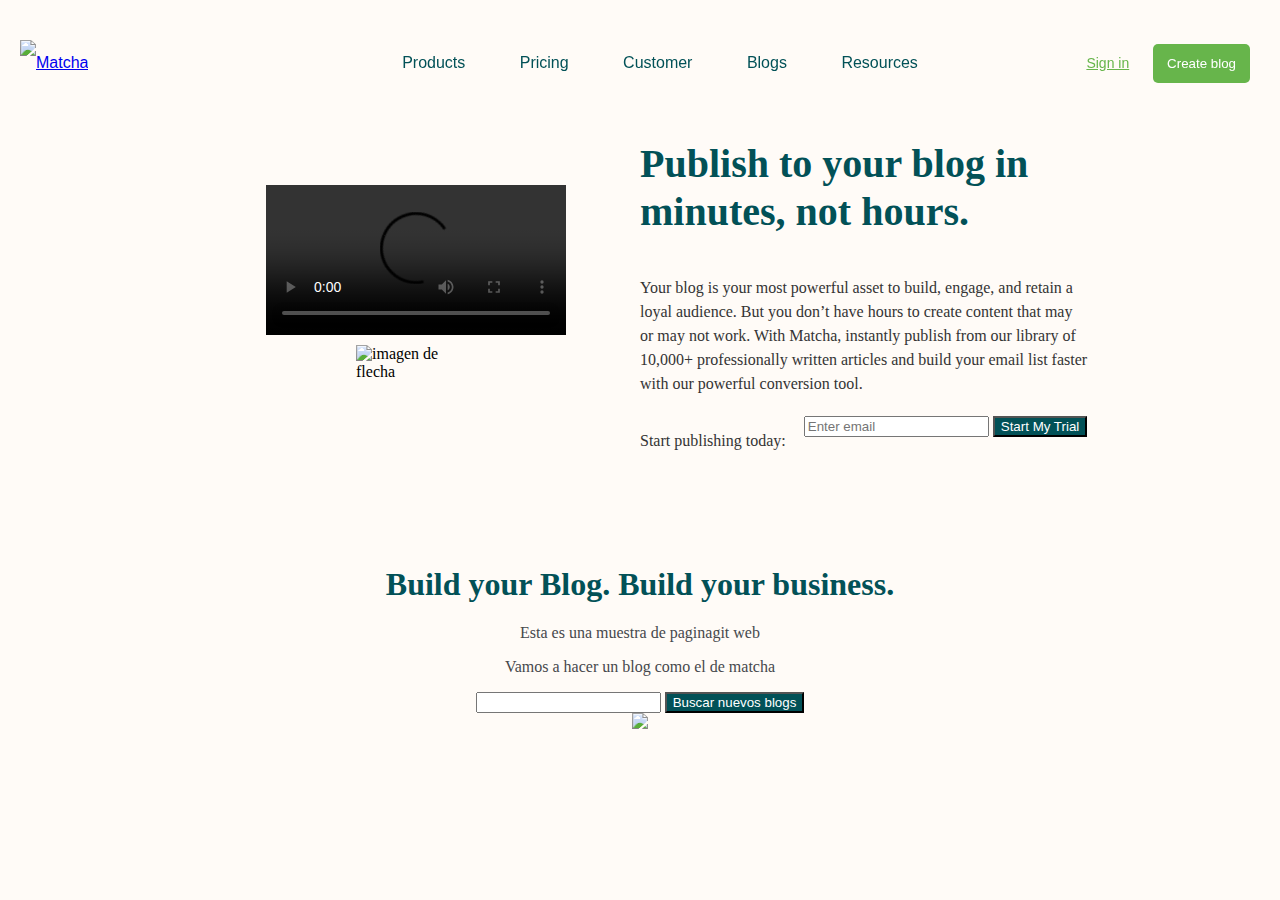
==== index.html @ 32b117e1 "Act Jun3" ====
<!DOCTYPE html> 
 <html> 
 
  
 <head> 
 <link rel="stylesheet" type="text/css" href="styles.css" /> 
 <!-- Aquí va información importante pero no visible dentro del navegador --> 
 <title>Matcha</title> 
 </head> 
  
  
 <body> 
<section class="fixed-header">
<header class="header">
<a class="logo" href="#">
<img src="https://getmatcha.com/wp-content/themes/getmatcha/img/footer_logo.svg" alt="Matcha"/>
</a>
<nav class="navbar">
    <ul class="menu-item">
        <li class="menu-item">Products</li>
        <li class="menu-item">Pricing</li>
        <li class="menu-item">Customer</li>
        <li class="menu-item">Blogs</li>
        <li class="menu-item">Resources</li>
    </ul>
</nav>

<div class="action">
    <a href="#">Sign in</a>
    <button>Create blog</buttom>
</div>

</header>
</section>

<section class="promo">
    <article class="explanatory-video">
<video controls autoplay> 
    <source type="video/webm"
src="https://cdn.videvo.net/videvo_files/video/premium/video0036/small_watermarked/computer_code00_preview.webm
">
<source type="video/mp4"
src="https://cdn.videvo.net/videvo_files/video/premium/video0036/small_watermarked/computer_code00_preview.mp4
">
</video>
<img src="https://getmatcha.com/wp-content/themes/getmatcha/img/see_how_it_works.png" alt="imagen de flecha"/>
</article>
<articule class="publish">
    <h3>Publish to your blog in minutes, not hours.</h3>
    <p>
      Your blog is your most powerful asset to build, engage, and retain a
      loyal audience. But you don’t have hours to create content that may or
      may not work. With Matcha, instantly publish from our library of
      10,000+ professionally written articles and build your email list
      faster with our powerful conversion tool.
    </p>
    <form>
      <p>Start publishing today:</p>
      <div>
        <input type="text" placeholder="Enter email" />
        <button>Start My Trial</button>
      </div>
    </form>
</articule>
</section>
 <!-- Esto es lo que se verá en el navegador web --> 
 <h1>Build your Blog. Build your business.</h1> 
 <p class="texto_centrado">Esta es una muestra de paginagit web</p> 
 <p class="texto_centrado">Vamos a hacer un blog como el de matcha</p> 
 

 <form> 
 <input type="email" /> 
 
  
 <button type="submit"> 
 Buscar nuevos blogs 
 </button> 
  
 <br> 
   
 <img src="https://getmatcha.com/wp-content/themes/getmatcha/img/capterra.png"> 
   
 </form> 
  
  
 <!-- Aqui va a ir una imgen --> 

  
 </body> 
  
  
 </html>
---- styles.css ----
h1 { 
   color: #025157; 
    font-weight: bold; 
   text-align: center; 
    } 
     
     
    form { 
    text-align: center; 
    } 
    
     
    .texto_centrado { 
    text-align: center; 
    color: #46484c; 
    } 
     
     
    button { 
    color: #fff; 
    background-color: #025157; 
    } 
    
     
    body { 
    background-color: #fffbf7;
    margin: 0px;
    padding: 0px; 
    } 
   .header {
      margin: 40px 20px 0px;
      font-size: 0px;
      height: 45px;
      font-family: sans-serif;
    }

    .header > * {
       display: inline-block;
       font-size: 16px;
       vertical-align: center;
       height: 100%;
       line-height: 45px;
    }

    .logo {
       width: 15%
    }

    .navbar {
       width: 70%;
       text-align: center;
       color: #025157;
   }

    .action {
       width: 15%;
       text-align: right;
       font-size: 14px;
    }

   .menu-item {
      display: inline;
      margin: 25px;
      color: #025157;
   }

   .action > * {
      margin: 0 10px;
   }

   .action a {
      color: #67b54b
   }

   .action button {
      color: #fff;
      background-color: #67b54b;
      padding: 12px 14px;
      border: none;
      border-radius: 5px;
   }
   .promo {
      display: flex;
      width: 70%;
      margin: 100px auto;
      align-items: center;
      justify-content: center;
   }

   .publish {
      /* container styles if any */
    }
    
    .publish h3 {
      font-family: sans-s;
      font-size: 40px;
      line-height: 48px;
      color: #025157 ;
    }
    
    .publish > p {
      font-size: 16px;
      color: #343434;
      line-height: 1.5;
      margin-bottom: 20px;
    }
    
    .publish > form {
      display: flex;
    }
    
    .publish > form p {
      color: #343434;
      margin-right: 18px;
    }

    .explanatory-video {
       display: flex;
       flex-direction: column;
       align-items: center;
       flex: 1;
    }
    .explanatory-video img {
       width: 120px;
       margin-top: 10px;
    }
    
    .publish {
       flex: 1;
    }
    .fixed-header {
       position: fixed;
       top: 0;
       left: 0;
       right: 0;
       background-color: #fffbf7;
    }
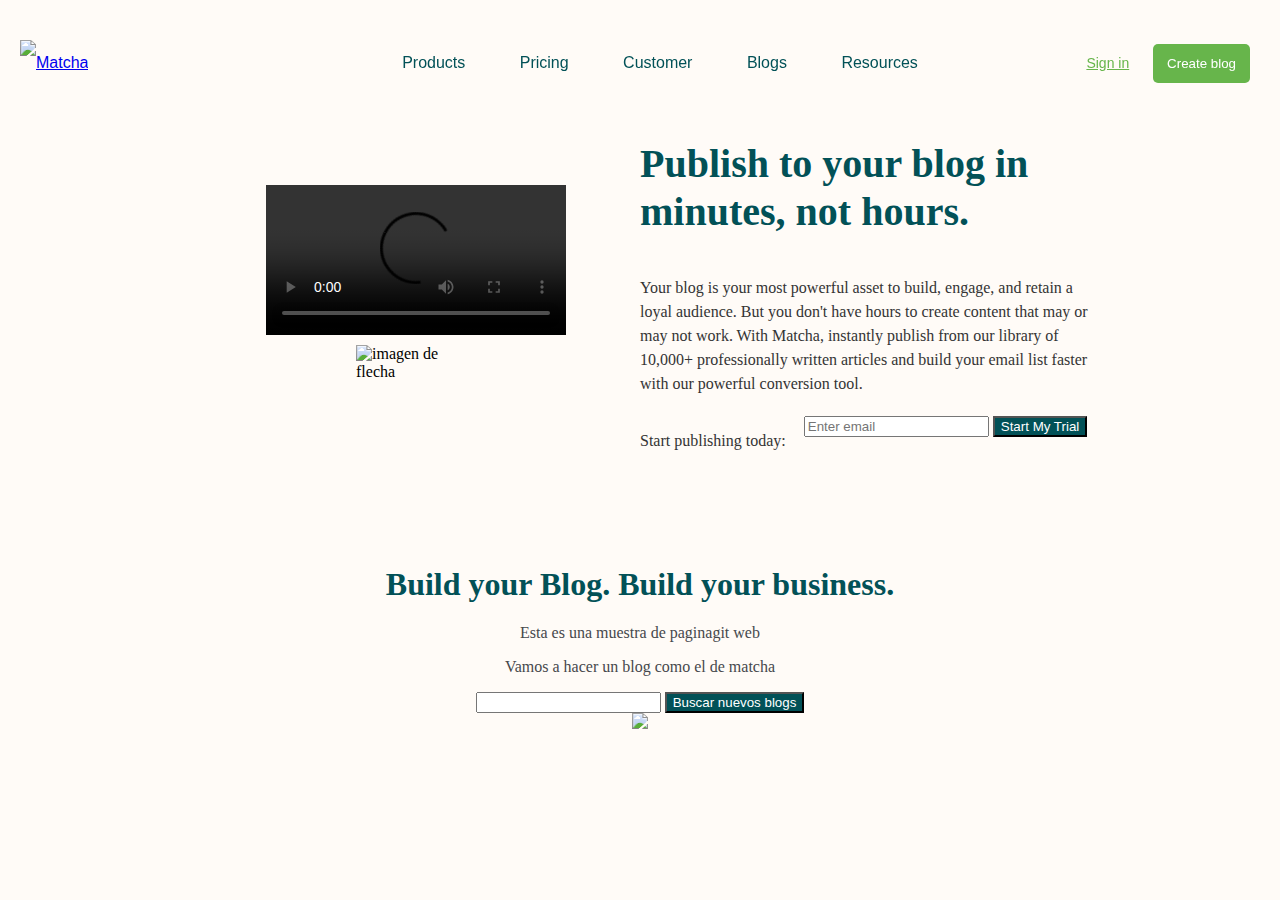
==== commit 18130876: "Junio 8" ====
--- a/index.html
+++ b/index.html
@@ -1,94 +1,71 @@
- <!DOCTYPE html> 
- <html> 
- 
-  
- <head> 
- <link rel="stylesheet" type="text/css" href="styles.css" /> 
- <!-- Aquí va información importante pero no visible dentro del navegador --> 
- <title>Matcha</title> 
- </head> 
-  
-  
- <body> 
-<section class="fixed-header">
-<header class="header">
-<a class="logo" href="#">
-<img src="https://getmatcha.com/wp-content/themes/getmatcha/img/footer_logo.svg" alt="Matcha"/>
-</a>
-<nav class="navbar">
-    <ul class="menu-item">
-        <li class="menu-item">Products</li>
-        <li class="menu-item">Pricing</li>
-        <li class="menu-item">Customer</li>
-        <li class="menu-item">Blogs</li>
-        <li class="menu-item">Resources</li>
-    </ul>
-</nav>
-
-<div class="action">
-    <a href="#">Sign in</a>
-    <button>Create blog</buttom>
-</div>
-
-</header>
-</section>
-
-<section class="promo">
+<!DOCTYPE html>
+<html>
+<head>
+  <link rel="stylesheet" type="text/css" href="styles.css" />
+  <!-- Aquí va información importante pero no visible dentro del navegador -->
+  <title>Matcha</title>
+</head>
+<body>
+  <section class="fixed-header">
+    <header class="header">
+      <a class="logo" href="#">
+        <img src="https://getmatcha.com/wp-content/themes/getmatcha/img/footer_logo.svg" alt="Matcha" />
+      </a>
+      <nav class="navbar">
+        <ul class="menu-item">
+          <li class="menu-item">Products</li>
+          <li class="menu-item">Pricing</li>
+          <li class="menu-item">Customer</li>
+          <li class="menu-item">Blogs</li>
+          <li class="menu-item">Resources</li>
+        </ul>
+      </nav>
+      <div class="action">
+        <a href="#">Sign in</a>
+        <button>Create blog</buttom>
+      </div>
+    </header>
+  </section>
+  <section class="promo">
     <article class="explanatory-video">
-<video controls autoplay> 
-    <source type="video/webm"
-src="https://cdn.videvo.net/videvo_files/video/premium/video0036/small_watermarked/computer_code00_preview.webm
+      <video controls autoplay>
+        <source type="video/webm" src="https://cdn.videvo.net/videvo_files/video/premium/video0036/small_watermarked/computer_code00_preview.webm
 ">
-<source type="video/mp4"
-src="https://cdn.videvo.net/videvo_files/video/premium/video0036/small_watermarked/computer_code00_preview.mp4
+        <source type="video/mp4" src="https://cdn.videvo.net/videvo_files/video/premium/video0036/small_watermarked/computer_code00_preview.mp4
 ">
-</video>
-<img src="https://getmatcha.com/wp-content/themes/getmatcha/img/see_how_it_works.png" alt="imagen de flecha"/>
-</article>
-<articule class="publish">
-    <h3>Publish to your blog in minutes, not hours.</h3>
-    <p>
-      Your blog is your most powerful asset to build, engage, and retain a
-      loyal audience. But you don’t have hours to create content that may or
-      may not work. With Matcha, instantly publish from our library of
-      10,000+ professionally written articles and build your email list
-      faster with our powerful conversion tool.
-    </p>
-    <form>
-      <p>Start publishing today:</p>
-      <div>
-        <input type="text" placeholder="Enter email" />
-        <button>Start My Trial</button>
-      </div>
-    </form>
-</articule>
-</section>
- <!-- Esto es lo que se verá en el navegador web --> 
- <h1>Build your Blog. Build your business.</h1> 
- <p class="texto_centrado">Esta es una muestra de paginagit web</p> 
- <p class="texto_centrado">Vamos a hacer un blog como el de matcha</p> 
- 
-
- <form> 
- <input type="email" /> 
- 
-  
- <button type="submit"> 
- Buscar nuevos blogs 
- </button> 
-  
- <br> 
-   
- <img src="https://getmatcha.com/wp-content/themes/getmatcha/img/capterra.png"> 
-   
- </form> 
-  
-  
- <!-- Aqui va a ir una imgen --> 
-
-  
- </body> 
-  
-  
- </html> 
- 
+      </video>
+      <img src="https://getmatcha.com/wp-content/themes/getmatcha/img/see_how_it_works.png" alt="imagen de flecha" />
+    </article>
+    <articule class="publish">
+      <h3>Publish to your blog in minutes, not hours.</h3>
+      <p>
+        Your blog is your most powerful asset to build, engage, and retain a
+        loyal audience. But you don't have hours to create content that may or
+        may not work. With Matcha, instantly publish from our library of
+        10,000+ professionally written articles and build your email list
+        faster with our powerful conversion tool.
+      </p>
+      <form>
+        <p>Start publishing today:</p>
+        <div>
+          <input type="text" placeholder="Enter email" />
+          <button>Start My Trial</button>
+        </div>
+      </form>
+    </articule>
+  </section>
+  <!-- Esto es lo que se verá en el navegador web -->
+  <h1>Build your Blog. Build your business.</h1>
+  <p class="texto_centrado">Esta es una muestra de paginagit web</p>
+  <p class="texto_centrado">Vamos a hacer un blog como el de matcha</p>
+  <form>
+    <input type="email" />
+    <button type="submit">
+      Buscar nuevos blogs
+    </button>
+    <br>
+    <img src="https://getmatcha.com/wp-content/themes/getmatcha/img/capterra.png">
+  </form>
+  <!-- Aqui va a ir una imgen -->
+</body>
+</html>
--- a/styles.css
+++ b/styles.css
@@ -1,39 +1,30 @@
-h1 { 
-   color: #025157; 
-    font-weight: bold; 
-   text-align: center; 
-    } 
-     
-     
-    form { 
-    text-align: center; 
-    } 
-    
-     
-    .texto_centrado { 
-    text-align: center; 
-    color: #46484c; 
-    } 
-     
-     
-    button { 
-    color: #fff; 
-    background-color: #025157; 
-    } 
-    
-     
-    body { 
+h1 {
+   color: #025157;
+    font-weight: bold;
+   text-align: center;
+    }
+    form {
+    text-align: center;
+    }
+    .texto_centrado {
+    text-align: center;
+    color: #46484c;
+    }
+    button {
+    color: #fff;
+    background-color: #025157;
+    }
+    body {
     background-color: #fffbf7;
     margin: 0px;
-    padding: 0px; 
-    } 
+    padding: 0px;
+    }
    .header {
       margin: 40px 20px 0px;
       font-size: 0px;
       height: 45px;
       font-family: sans-serif;
     }
-
     .header > * {
        display: inline-block;
        font-size: 16px;
@@ -41,37 +32,30 @@
        height: 100%;
        line-height: 45px;
     }
-
     .logo {
        width: 15%
     }
-
     .navbar {
        width: 70%;
        text-align: center;
        color: #025157;
    }
-
     .action {
        width: 15%;
        text-align: right;
        font-size: 14px;
     }
-
    .menu-item {
       display: inline;
       margin: 25px;
       color: #025157;
    }
-
    .action > * {
       margin: 0 10px;
    }
-
    .action a {
       color: #67b54b
    }
-
    .action button {
       color: #fff;
       background-color: #67b54b;
@@ -86,34 +70,28 @@
       align-items: center;
       justify-content: center;
    }
-
    .publish {
       /* container styles if any */
     }
-    
     .publish h3 {
       font-family: sans-s;
       font-size: 40px;
       line-height: 48px;
       color: #025157 ;
     }
-    
     .publish > p {
       font-size: 16px;
       color: #343434;
       line-height: 1.5;
       margin-bottom: 20px;
     }
-    
     .publish > form {
       display: flex;
     }
-    
     .publish > form p {
       color: #343434;
       margin-right: 18px;
     }
-
     .explanatory-video {
        display: flex;
        flex-direction: column;
@@ -124,7 +102,6 @@
        width: 120px;
        margin-top: 10px;
     }
-    
     .publish {
        flex: 1;
     }
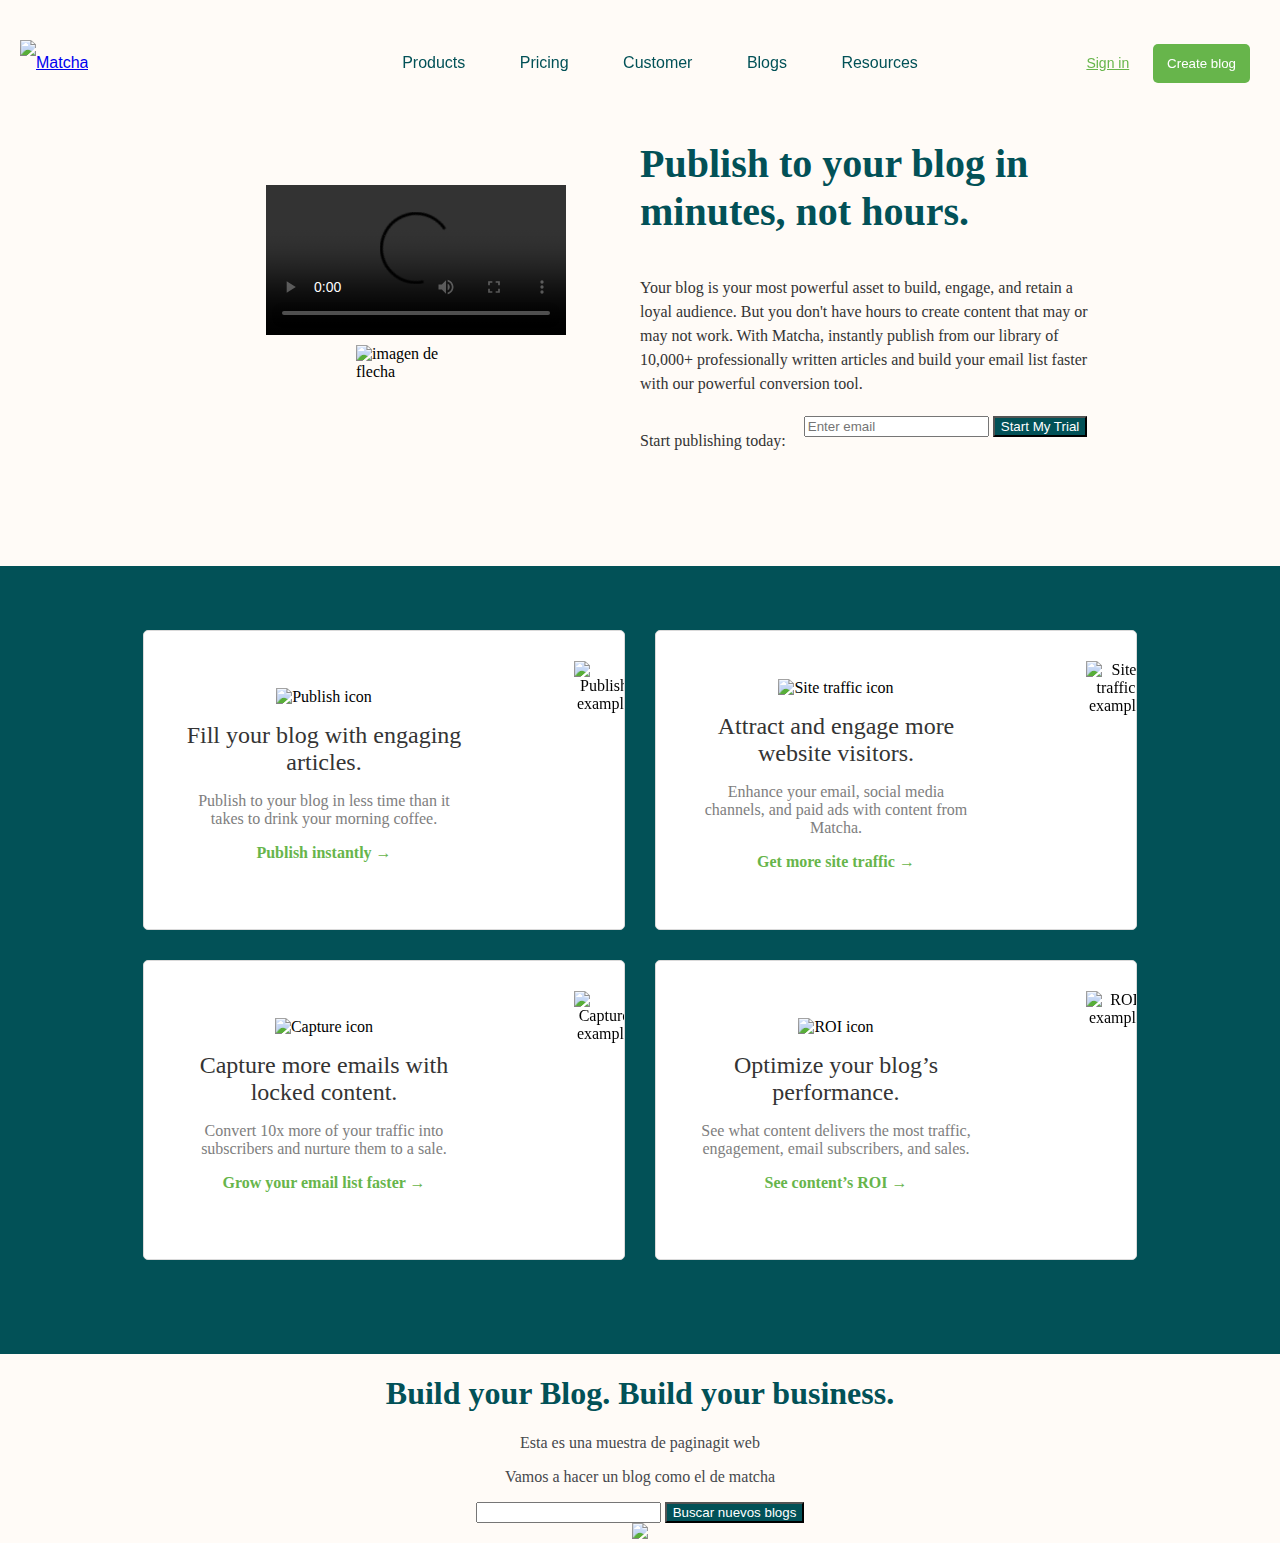
==== commit 1da243ad: "jun 8 ver2" ====
--- a/index.html
+++ b/index.html
@@ -54,6 +54,107 @@
       </form>
     </articule>
   </section>
+
+  <section class="features">
+    <article class="feature-card">
+      <div class="feature-content">
+        <figure>
+          <img
+            src="https://getmatcha.com/wp-content/themes/getmatcha/img/icon_publish.png"
+            alt="Publish icon"
+          />
+        </figure>
+        <h3>Fill your blog with engaging articles.</h3>
+        <p>
+          Publish to your blog in less time than it takes to drink your
+          morning coffee.
+        </p>
+        <a href="">Publish instantly →</a>
+      </div>
+      <div class="feature-image">
+        <figure>
+          <img
+            src="https://getmatcha.com/wp-content/themes/getmatcha/img/image_publish.png"
+            alt="Publish example"
+          />
+        </figure>
+      </div>
+    </article>
+    <article class="feature-card">
+      <div class="feature-content">
+        <figure>
+          <img
+            src="https://getmatcha.com/wp-content/themes/getmatcha/img/icon_site_traffic.png"
+            alt="Site traffic icon"
+          />
+        </figure>
+        <h3>Attract and engage more website visitors.</h3>
+        <p>
+          Enhance your email, social media channels, and paid ads with content
+          from Matcha.
+        </p>
+        <a href="">Get more site traffic →</a>
+      </div>
+      <div class="feature-image">
+        <figure>
+          <img
+            src="https://getmatcha.com/wp-content/themes/getmatcha/img/image_site_traffic.png"
+            alt="Site traffic example"
+          />
+        </figure>
+      </div>
+    </article>
+    <article class="feature-card">
+      <div class="feature-content">
+        <figure>
+          <img
+            src="https://getmatcha.com/wp-content/themes/getmatcha/img/icon_capture.png"
+            alt="Capture icon"
+          />
+        </figure>
+        <h3>Capture more emails with locked content.</h3>
+        <p>
+          Convert 10x more of your traffic into subscribers and nurture them
+          to a sale.
+        </p>
+        <a href="">Grow your email list faster →</a>
+      </div>
+      <div class="feature-image">
+        <figure>
+          <img
+            src="https://getmatcha.com/wp-content/themes/getmatcha/img/image_capture.png"
+            alt="Capture example"
+          />
+        </figure>
+      </div>
+    </article>
+    <article class="feature-card">
+      <div class="feature-content">
+        <figure>
+          <img
+            src="https://getmatcha.com/wp-content/themes/getmatcha/img/icon_roi.png"
+            alt="ROI icon"
+          />
+        </figure>
+        <h3>Optimize your blog’s performance.</h3>
+        <p>
+          See what content delivers the most traffic, engagement, email
+          subscribers, and sales.
+        </p>
+        <a href="">See content’s ROI →</a>
+      </div>
+      <div class="feature-image">
+        <figure>
+          <img
+            src="https://getmatcha.com/wp-content/themes/getmatcha/img/image_roi.png"
+            alt="ROI example"
+          />
+        </figure>
+      </div>
+    </article>
+  </section>
+
+
   <!-- Esto es lo que se verá en el navegador web -->
   <h1>Build your Blog. Build your business.</h1>
   <p class="texto_centrado">Esta es una muestra de paginagit web</p>
--- a/styles.css
+++ b/styles.css
@@ -113,4 +113,70 @@
        background-color: #fffbf7;
     }
 
+    .features {
+       background-color: #025157;
+       text-align: center;
+       display: grid;
+       grid-template: repeat(2, 1fr) / repeat(2, 1fr);
+       height: 660px;
+       padding: 5% 10%;
+    }
 
+    .features .feature-card {
+      margin-bottom: 30px;
+      margin-left: 15px;
+      margin-right: 15px;
+      background-color: #fff;
+      border: 1px solid #dadada;
+      border-radius: 5px;
+      display: flex;
+      align-items: center;
+      overflow: hidden;
+    }
+    
+    .features .feature-card .feature-content {
+      padding: 30px 20px 40px 40px;
+      flex: 2;
+    }
+    
+    .features .feature-card .feature-content > * {
+      margin-bottom: 1rem;
+      margin-top: 0;
+    }
+    
+    .features .feature-card .feature-content img {
+      width: 50px;
+    }
+    
+    .features .feature-card .feature-content h3 {
+      font-size: 24px;
+      color: #343434;
+      font-weight: 400;
+    }
+    
+    .features .feature-card .feature-content p {
+      font-size: 16px;
+      color: #7e7e7e;
+      font-weight: 400;
+    }
+    
+    .features .feature-card .feature-content a {
+      font-size: 16px;
+      color: #67b54b;
+      font-weight: 600;
+      text-decoration: none;
+    }
+    
+    .features .feature-card .feature-image {
+      flex: 1;
+      width: 40%;
+      position: relative;
+      right: -50px;
+      height: 80%;
+    }
+    
+    .features .feature-card .feature-image figure,
+    .features .feature-card .feature-image img {
+      margin-top: 0;
+      height: 100%;
+    }
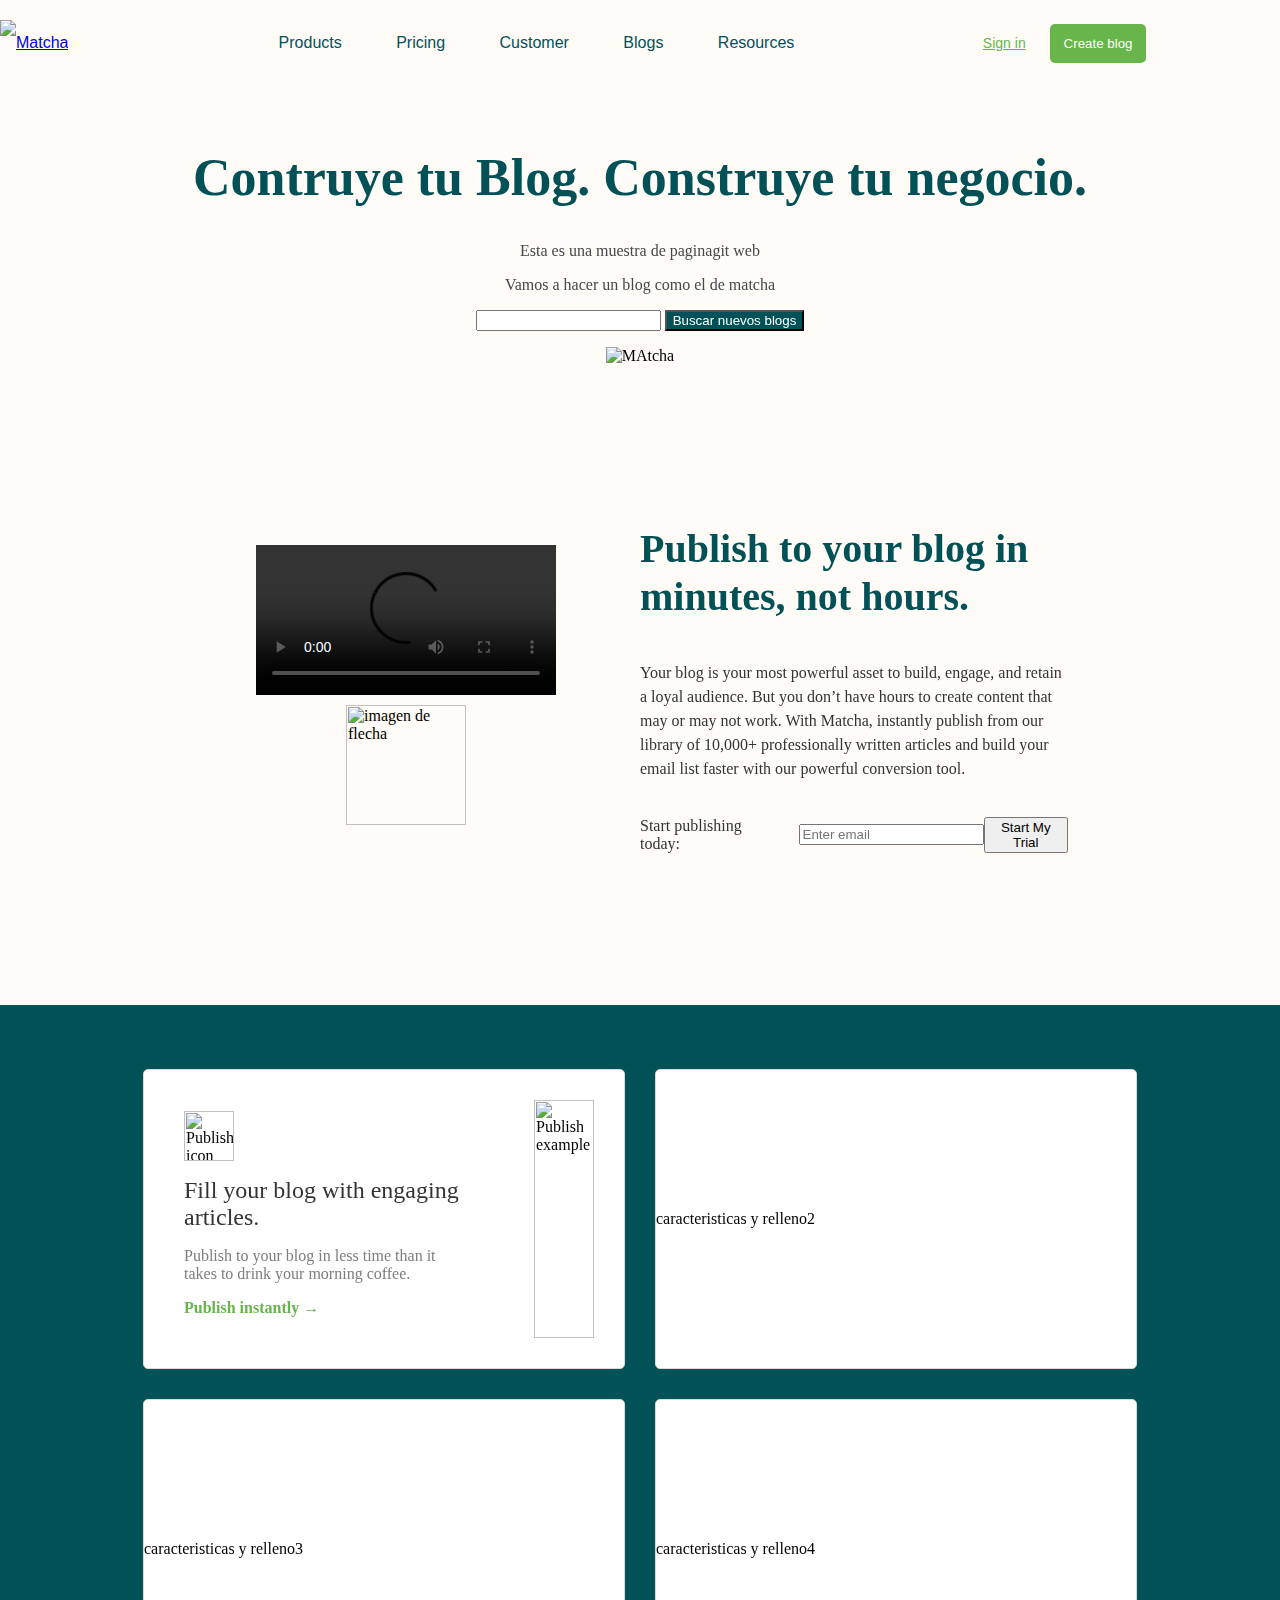
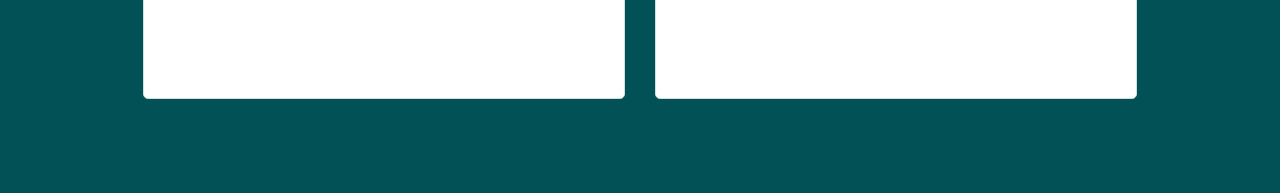
==== commit 9d6f1b3e: "clase06 v2" ====
--- a/index.html
+++ b/index.html
@@ -1,16 +1,22 @@
-<!DOCTYPE html>
+<<!DOCTYPE html>
 <html>
+
+
 <head>
   <link rel="stylesheet" type="text/css" href="styles.css" />
+  <meta name="viewport" content="width=device-width, initial-scale=1.0, user-scalable=no" />
   <!-- Aquí va información importante pero no visible dentro del navegador -->
   <title>Matcha</title>
 </head>
+
+
 <body>
   <section class="fixed-header">
     <header class="header">
       <a class="logo" href="#">
         <img src="https://getmatcha.com/wp-content/themes/getmatcha/img/footer_logo.svg" alt="Matcha" />
       </a>
+
       <nav class="navbar">
         <ul class="menu-item">
           <li class="menu-item">Products</li>
@@ -20,12 +26,42 @@
           <li class="menu-item">Resources</li>
         </ul>
       </nav>
-      <div class="action">
+
+      <div class="actions">
         <a href="#">Sign in</a>
         <button>Create blog</buttom>
       </div>
+
     </header>
   </section>
+
+  <!-- Esto es lo que se verá en el navegador web -->
+  <section class="main">
+    <h1>Contruye tu Blog. Construye tu negocio.</h1>
+    <p class="texto_centrado">Esta es una muestra de paginagit web</p>
+    <p class="texto_centrado">Vamos a hacer un blog como el de matcha</p>
+
+
+    <form>
+      <input type="email" />
+
+
+      <button type="submit">
+        Buscar nuevos blogs
+      </button>
+
+      <br>
+
+      <figure class="banner">
+        <img src="https://getmatcha.com/wp-content/themes/getmatcha/img/capterra.png" alt="MAtcha">
+      </figure>
+
+    </form>
+  </section>
+
+
+
+
   <section class="promo">
     <article class="explanatory-video">
       <video controls autoplay>
@@ -36,18 +72,19 @@
       </video>
       <img src="https://getmatcha.com/wp-content/themes/getmatcha/img/see_how_it_works.png" alt="imagen de flecha" />
     </article>
+
     <articule class="publish">
       <h3>Publish to your blog in minutes, not hours.</h3>
       <p>
         Your blog is your most powerful asset to build, engage, and retain a
-        loyal audience. But you don't have hours to create content that may or
+        loyal audience. But you don’t have hours to create content that may or
         may not work. With Matcha, instantly publish from our library of
         10,000+ professionally written articles and build your email list
         faster with our powerful conversion tool.
       </p>
       <form>
         <p>Start publishing today:</p>
-        <div>
+        <div class="email-adjust">
           <input type="text" placeholder="Enter email" />
           <button>Start My Trial</button>
         </div>
@@ -56,13 +93,11 @@
   </section>
 
   <section class="features">
+    <!-- <article class="feature-card">caracteristicas y relleno1</article> -->
     <article class="feature-card">
       <div class="feature-content">
         <figure>
-          <img
-            src="https://getmatcha.com/wp-content/themes/getmatcha/img/icon_publish.png"
-            alt="Publish icon"
-          />
+          <img src="https://getmatcha.com/wp-content/themes/getmatcha/img/icon_publish.png" alt="Publish icon" />
         </figure>
         <h3>Fill your blog with engaging articles.</h3>
         <p>
@@ -72,101 +107,28 @@
         <a href="">Publish instantly →</a>
       </div>
       <div class="feature-image">
-        <figure>
-          <img
-            src="https://getmatcha.com/wp-content/themes/getmatcha/img/image_publish.png"
-            alt="Publish example"
-          />
+        <figure class="feature-image-container">
+          <img src="https://getmatcha.com/wp-content/themes/getmatcha/img/image_publish.png" alt="Publish example" />
         </figure>
       </div>
     </article>
-    <article class="feature-card">
-      <div class="feature-content">
-        <figure>
-          <img
-            src="https://getmatcha.com/wp-content/themes/getmatcha/img/icon_site_traffic.png"
-            alt="Site traffic icon"
-          />
-        </figure>
-        <h3>Attract and engage more website visitors.</h3>
-        <p>
-          Enhance your email, social media channels, and paid ads with content
-          from Matcha.
-        </p>
-        <a href="">Get more site traffic →</a>
-      </div>
-      <div class="feature-image">
-        <figure>
-          <img
-            src="https://getmatcha.com/wp-content/themes/getmatcha/img/image_site_traffic.png"
-            alt="Site traffic example"
-          />
-        </figure>
-      </div>
-    </article>
-    <article class="feature-card">
-      <div class="feature-content">
-        <figure>
-          <img
-            src="https://getmatcha.com/wp-content/themes/getmatcha/img/icon_capture.png"
-            alt="Capture icon"
-          />
-        </figure>
-        <h3>Capture more emails with locked content.</h3>
-        <p>
-          Convert 10x more of your traffic into subscribers and nurture them
-          to a sale.
-        </p>
-        <a href="">Grow your email list faster →</a>
-      </div>
-      <div class="feature-image">
-        <figure>
-          <img
-            src="https://getmatcha.com/wp-content/themes/getmatcha/img/image_capture.png"
-            alt="Capture example"
-          />
-        </figure>
-      </div>
-    </article>
-    <article class="feature-card">
-      <div class="feature-content">
-        <figure>
-          <img
-            src="https://getmatcha.com/wp-content/themes/getmatcha/img/icon_roi.png"
-            alt="ROI icon"
-          />
-        </figure>
-        <h3>Optimize your blog’s performance.</h3>
-        <p>
-          See what content delivers the most traffic, engagement, email
-          subscribers, and sales.
-        </p>
-        <a href="">See content’s ROI →</a>
-      </div>
-      <div class="feature-image">
-        <figure>
-          <img
-            src="https://getmatcha.com/wp-content/themes/getmatcha/img/image_roi.png"
-            alt="ROI example"
-          />
-        </figure>
-      </div>
-    </article>
+
+
+    <article class="feature-card">caracteristicas y relleno2</article>
+    <article class="feature-card">caracteristicas y relleno3</article>
+    <article class="feature-card">caracteristicas y relleno4</article>
   </section>
 
 
-  <!-- Esto es lo que se verá en el navegador web -->
-  <h1>Build your Blog. Build your business.</h1>
-  <p class="texto_centrado">Esta es una muestra de paginagit web</p>
-  <p class="texto_centrado">Vamos a hacer un blog como el de matcha</p>
-  <form>
-    <input type="email" />
-    <button type="submit">
-      Buscar nuevos blogs
-    </button>
-    <br>
-    <img src="https://getmatcha.com/wp-content/themes/getmatcha/img/capterra.png">
-  </form>
+
+
+
+
+
   <!-- Aqui va a ir una imgen -->
+
+
 </body>
-</html>
+
+
+</html>--- a/styles.css
+++ b/styles.css
@@ -1,182 +1,270 @@
-h1 {
+body {
+   background-color: #fffbf7;
+   margin: 0px;
+   padding: 0px;
+ }
+ 
+ .main {
+   margin-top: 130px;
+ }
+ 
+ .main h1 {
    color: #025157;
-    font-weight: bold;
-   text-align: center;
-    }
-    form {
-    text-align: center;
-    }
-    .texto_centrado {
-    text-align: center;
-    color: #46484c;
-    }
-    button {
-    color: #fff;
-    background-color: #025157;
-    }
-    body {
-    background-color: #fffbf7;
-    margin: 0px;
-    padding: 0px;
-    }
-   .header {
-      margin: 40px 20px 0px;
-      font-size: 0px;
-      height: 45px;
-      font-family: sans-serif;
-    }
-    .header > * {
-       display: inline-block;
-       font-size: 16px;
-       vertical-align: center;
-       height: 100%;
-       line-height: 45px;
-    }
-    .logo {
-       width: 15%
-    }
-    .navbar {
-       width: 70%;
-       text-align: center;
-       color: #025157;
-   }
-    .action {
-       width: 15%;
-       text-align: right;
-       font-size: 14px;
-    }
-   .menu-item {
-      display: inline;
-      margin: 25px;
-      color: #025157;
-   }
-   .action > * {
-      margin: 0 10px;
-   }
-   .action a {
-      color: #67b54b
-   }
-   .action button {
-      color: #fff;
-      background-color: #67b54b;
-      padding: 12px 14px;
-      border: none;
-      border-radius: 5px;
-   }
-   .promo {
-      display: flex;
-      width: 70%;
-      margin: 100px auto;
-      align-items: center;
-      justify-content: center;
-   }
-   .publish {
-      /* container styles if any */
-    }
-    .publish h3 {
-      font-family: sans-s;
-      font-size: 40px;
-      line-height: 48px;
-      color: #025157 ;
-    }
-    .publish > p {
-      font-size: 16px;
-      color: #343434;
-      line-height: 1.5;
-      margin-bottom: 20px;
-    }
-    .publish > form {
-      display: flex;
-    }
-    .publish > form p {
-      color: #343434;
-      margin-right: 18px;
-    }
-    .explanatory-video {
-       display: flex;
-       flex-direction: column;
-       align-items: center;
-       flex: 1;
-    }
-    .explanatory-video img {
-       width: 120px;
-       margin-top: 10px;
-    }
-    .publish {
-       flex: 1;
-    }
-    .fixed-header {
-       position: fixed;
-       top: 0;
-       left: 0;
-       right: 0;
-       background-color: #fffbf7;
-    }
-
-    .features {
-       background-color: #025157;
-       text-align: center;
-       display: grid;
-       grid-template: repeat(2, 1fr) / repeat(2, 1fr);
-       height: 660px;
-       padding: 5% 10%;
-    }
-
-    .features .feature-card {
-      margin-bottom: 30px;
-      margin-left: 15px;
-      margin-right: 15px;
-      background-color: #fff;
-      border: 1px solid #dadada;
-      border-radius: 5px;
-      display: flex;
-      align-items: center;
-      overflow: hidden;
-    }
-    
-    .features .feature-card .feature-content {
-      padding: 30px 20px 40px 40px;
-      flex: 2;
-    }
-    
-    .features .feature-card .feature-content > * {
-      margin-bottom: 1rem;
-      margin-top: 0;
-    }
-    
-    .features .feature-card .feature-content img {
-      width: 50px;
-    }
-    
-    .features .feature-card .feature-content h3 {
-      font-size: 24px;
-      color: #343434;
-      font-weight: 400;
-    }
-    
-    .features .feature-card .feature-content p {
-      font-size: 16px;
-      color: #7e7e7e;
-      font-weight: 400;
-    }
-    
-    .features .feature-card .feature-content a {
-      font-size: 16px;
-      color: #67b54b;
-      font-weight: 600;
-      text-decoration: none;
-    }
-    
-    .features .feature-card .feature-image {
-      flex: 1;
-      width: 40%;
-      position: relative;
-      right: -50px;
-      height: 80%;
-    }
-    
-    .features .feature-card .feature-image figure,
-    .features .feature-card .feature-image img {
-      margin-top: 0;
-      height: 100%;
-    }
+   font-weight: bold;
+   text-align: center;
+   font-size: 52px;
+ }
+ 
+ 
+ .main form {
+   text-align: center;
+ }
+ 
+ 
+ .texto_centrado {
+   text-align: center;
+   color: #46484c;
+ }
+ 
+ .main button {
+   color: #fff;
+   background-color: #025157;
+ }
+ 
+ 
+ .header {
+   font-size: 0px;
+   font-family: sans-serif;
+   background-color: #fffbf7;
+   padding-top: 20px;
+   padding-bottom: 20px;
+   position: absolute;
+   width: 100%;
+   flex-direction: row;
+   justify-content: space-around;
+   align-items: center;
+ }
+ 
+ .header > * {
+   display: inline-block;
+   font-size: 16px;
+   height: 100%;
+   line-height: 45px;
+ }
+ 
+ .navbar {
+   width: 70%;
+   text-align: center;
+   color: #025157;
+ }
+ 
+ .actions {
+   width: 15%;
+   text-align: right;
+   font-size: 14px;
+ }
+ 
+ .menu-item {
+   display: inline;
+   margin: 25px;
+   color: #025157;
+ }
+ 
+ .actions > * {
+   margin: 0 10px;
+ }
+ 
+ .actions a {
+   color: #67b54b
+ }
+ 
+ .actions button {
+   color: #fff;
+   background-color: #67b54b;
+   padding: 12px 14px;
+   border: none;
+   border-radius: 5px;
+ }
+ .promo {
+   display: flex;
+   width: 70%;
+   margin: 100px auto;
+   align-items: center;
+   justify-content: center;
+ }
+ 
+ .publish {
+   /* container styles if any */
+ }
+ 
+ .publish h3 {
+   font-family: sans-s;
+   font-size: 40px;
+   line-height: 48px;
+   color: #025157 ;
+ }
+ 
+ .publish > p {
+   font-size: 16px;
+   color: #343434;
+   line-height: 1.5;
+   margin-bottom: 20px;
+ }
+ 
+ .publish > form {
+   display: flex;
+ }
+ 
+ .publish > form p {
+   color: #343434;
+   margin-right: 18px;
+ }
+ 
+ .explanatory-video {
+   display: flex;
+   flex-direction: column;
+   align-items: center;
+   flex: 1;
+   z-index: -10;
+ }
+ .explanatory-video img {
+   width: 120px;
+   margin-top: 10px;
+ }
+ 
+ .publish {
+   flex: 1;
+   padding: 20px;
+ }
+ 
+ .publish .email-adjust {
+   display: flex;
+   flex-direction: row;
+   justify-content: center;
+   align-items: center;
+ }
+ 
+ .promo {
+   display: flex;
+   width: 70%;
+   margin: 100px auto;
+   align-items: center;
+ }
+ 
+ 
+ .fixed-header {
+   position: fixed;
+   top: 0;
+   left: 0;
+   right: 0;
+   background-color: #fffbf7;
+   z-index: 1;
+ }
+ 
+ main {
+   margin-top: 285px;
+   text-align: center;
+ }
+ 
+ .features {
+   background-color: #025157;
+   padding: 5% 10%;
+   display: grid;
+   grid-template: repeat(2, 330px) / repeat(2, 1fr);
+ }
+ 
+ .features .feature-card {
+   position: relative;
+   z-index: auto;
+   margin-bottom: 30px;
+   margin-left: 15px;
+   margin-right: 15px;
+   background-color: #fff;
+   border: 1px solid #dadada;
+   border-radius: 5px;
+   display: flex;
+   align-items: center;
+   overflow: hidden;
+ }
+ 
+ .features .feature-card .feature-content {
+   padding: 30px 20px 40px 40px;
+   flex: 2;
+ }
+ 
+ .features .feature-card .feature-content > * {
+   margin-bottom: 1rem;
+   margin-top: 0;
+ }
+ 
+ .features .feature-card .feature-content figure {
+   margin-left: 0;
+ }
+ 
+ .features .feature-card .feature-content img {
+   width: 50px;
+ }
+ 
+ .features .feature-card .feature-content h3 {
+   font-size: 24px;
+   color: #343434;
+   font-weight: 400;
+ }
+ 
+ .features .feature-card .feature-content p {
+   font-size: 16px;
+   color: #7e7e7e;
+   font-weight: 400;
+ }
+ 
+ .features .feature-card .feature-content a {
+   font-size: 16px;
+   color: #67b54b;
+   font-weight: 600;
+   text-decoration: none;
+ }
+ 
+ .features .feature-card .feature-image {
+   flex: 1;
+   width: 40%;
+   right: -10px;
+   height: 80%;
+   transition: right 1s;
+   position: relative;
+ }
+ 
+ 
+ 
+ .features .feature-card .feature-image:hover {
+   right: 20px;
+ }
+ 
+ .features .feature-card .feature-image figure {
+   position: absolute;
+ }
+ 
+ .features .feature-card .feature-image figure,
+ .features .feature-card .feature-image img {
+   margin-top: 0;
+   height: 100%;
+ }
+ 
+ 
+ @media (max-width: 425px) {
+   .navbar,
+   .actions {
+     display: none;
+   }
+ 
+   .main h1 {
+     font-size: 2rem;
+   }
+ 
+   .fixed-header .header .logo {
+     padding: 0 0 0 15px;
+   }
+ 
+   .banner > img {
+     width: 100%;
+   }
+ }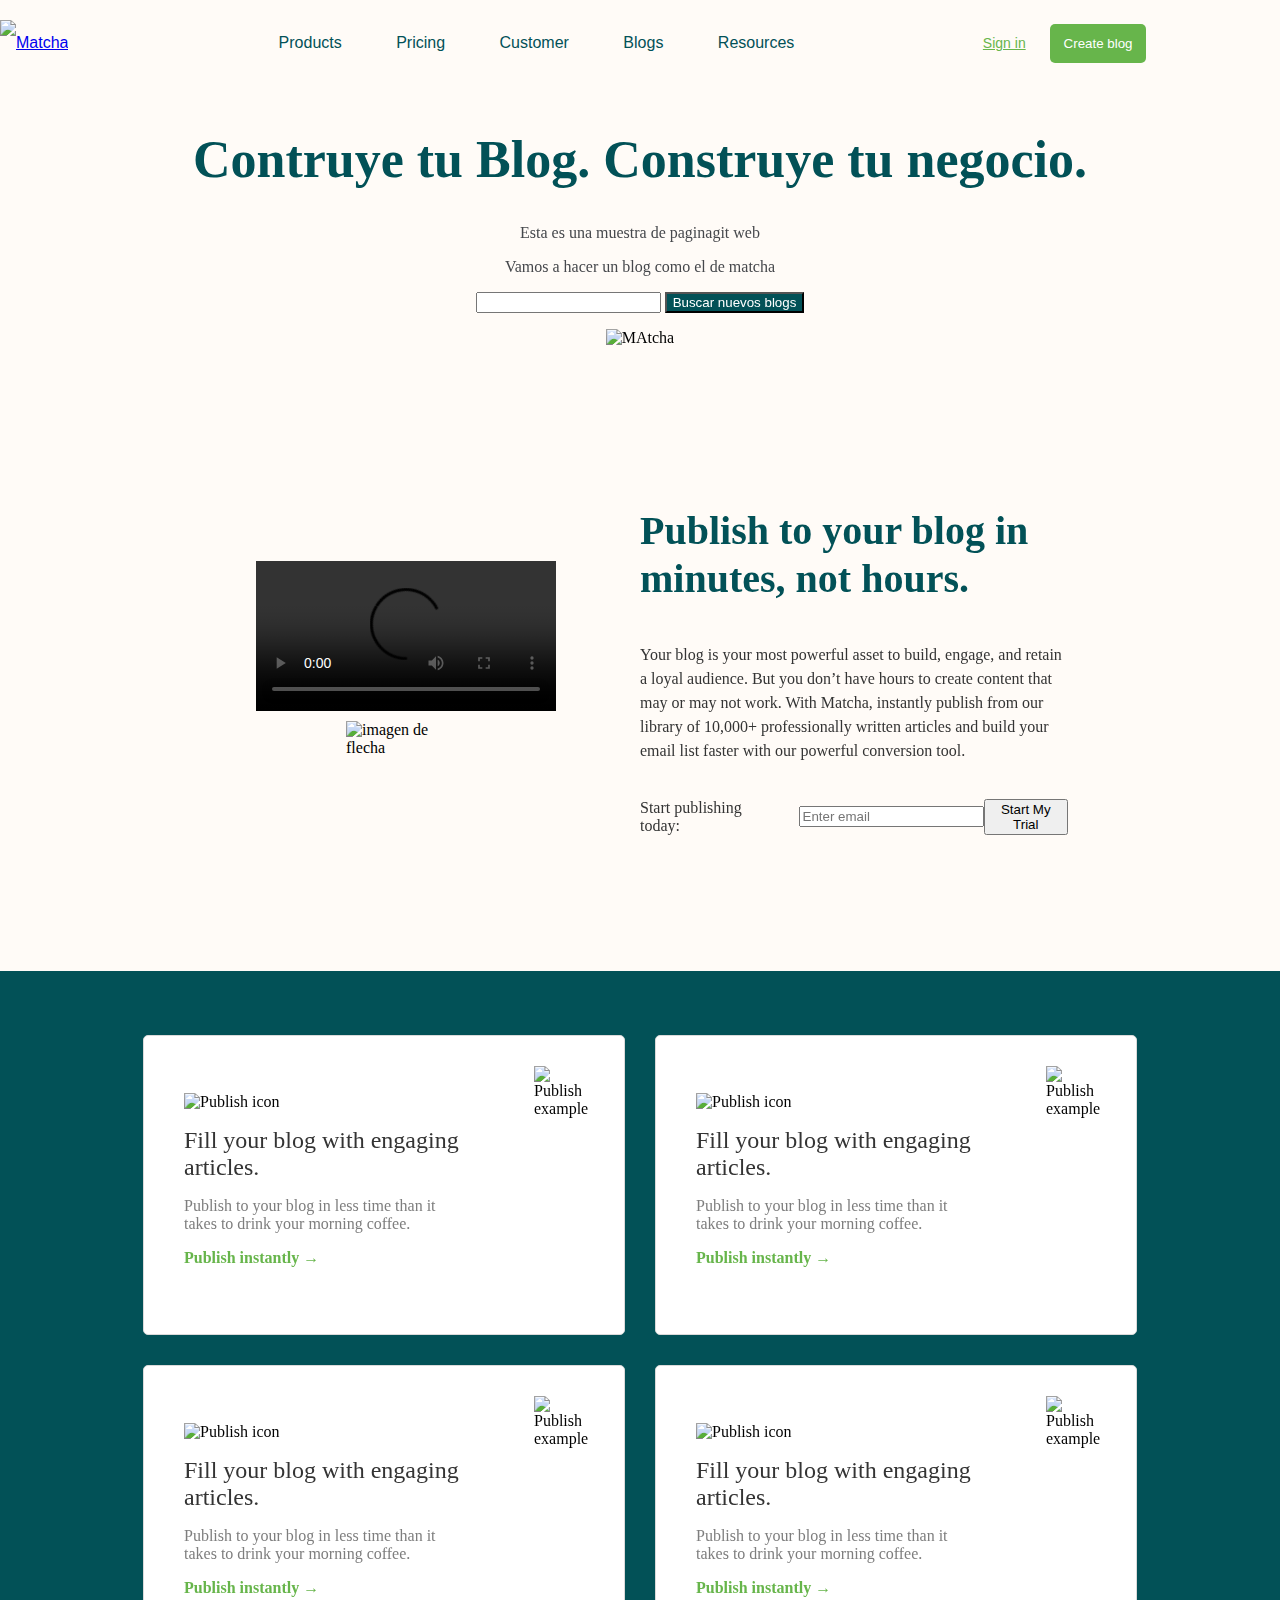
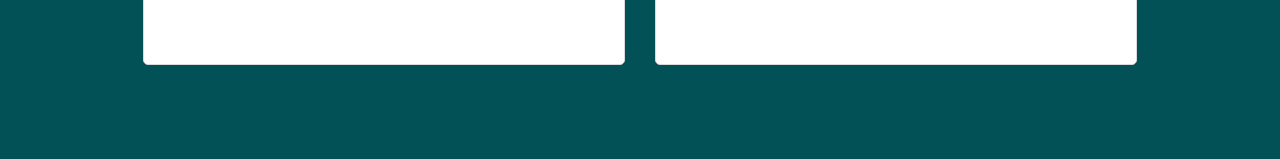
==== commit 1ccd550d: "Junio06 last" ====
--- a/index.html
+++ b/index.html
@@ -1,4 +1,4 @@
-<<!DOCTYPE html>
+<!DOCTYPE html>
 <html>
 
 
@@ -65,10 +65,10 @@
   <section class="promo">
     <article class="explanatory-video">
       <video controls autoplay>
-        <source type="video/webm" src="https://cdn.videvo.net/videvo_files/video/premium/video0036/small_watermarked/computer_code00_preview.webm
-">
-        <source type="video/mp4" src="https://cdn.videvo.net/videvo_files/video/premium/video0036/small_watermarked/computer_code00_preview.mp4
-">
+        <source type="video/webm"
+          src="https://cdn.videvo.net/videvo_files/video/premium/video0036/small_watermarked/computer_code00_preview.webm ">
+        <source type="video/mp4"
+          src="https://cdn.videvo.net/videvo_files/video/premium/video0036/small_watermarked/computer_code00_preview.mp4">
       </video>
       <img src="https://getmatcha.com/wp-content/themes/getmatcha/img/see_how_it_works.png" alt="imagen de flecha" />
     </article>
@@ -93,7 +93,6 @@
   </section>
 
   <section class="features">
-    <!-- <article class="feature-card">caracteristicas y relleno1</article> -->
     <article class="feature-card">
       <div class="feature-content">
         <figure>
@@ -113,10 +112,62 @@
       </div>
     </article>
 
+    <article class="feature-card">
+      <div class="feature-content">
+        <figure>
+          <img src="https://getmatcha.com/wp-content/themes/getmatcha/img/icon_publish.png" alt="Publish icon" />
+        </figure>
+        <h3>Fill your blog with engaging articles.</h3>
+        <p>
+          Publish to your blog in less time than it takes to drink your
+          morning coffee.
+        </p>
+        <a href="">Publish instantly →</a>
+      </div>
+      <div class="feature-image">
+        <figure class="feature-image-container">
+          <img src="https://getmatcha.com/wp-content/themes/getmatcha/img/image_publish.png" alt="Publish example" />
+        </figure>
+      </div>
+    </article>
 
-    <article class="feature-card">caracteristicas y relleno2</article>
-    <article class="feature-card">caracteristicas y relleno3</article>
-    <article class="feature-card">caracteristicas y relleno4</article>
+    <article class="feature-card">
+      <div class="feature-content">
+        <figure>
+          <img src="https://getmatcha.com/wp-content/themes/getmatcha/img/icon_publish.png" alt="Publish icon" />
+        </figure>
+        <h3>Fill your blog with engaging articles.</h3>
+        <p>
+          Publish to your blog in less time than it takes to drink your
+          morning coffee.
+        </p>
+        <a href="">Publish instantly →</a>
+      </div>
+      <div class="feature-image">
+        <figure class="feature-image-container">
+          <img src="https://getmatcha.com/wp-content/themes/getmatcha/img/image_publish.png" alt="Publish example" />
+        </figure>
+      </div>
+    </article>
+
+    <article class="feature-card">
+      <div class="feature-content">
+        <figure>
+          <img src="https://getmatcha.com/wp-content/themes/getmatcha/img/icon_publish.png" alt="Publish icon" />
+        </figure>
+        <h3>Fill your blog with engaging articles.</h3>
+        <p>
+          Publish to your blog in less time than it takes to drink your
+          morning coffee.
+        </p>
+        <a href="">Publish instantly →</a>
+      </div>
+      <div class="feature-image">
+        <figure class="feature-image-container">
+          <img src="https://getmatcha.com/wp-content/themes/getmatcha/img/image_publish.png" alt="Publish example" />
+        </figure>
+      </div>
+    </article>
   </section>
 
 
--- a/styles.css
+++ b/styles.css
@@ -267,4 +267,39 @@
    .banner > img {
      width: 100%;
    }
- }+ 
+   .publish > form {
+     flex-direction: column;
+   }
+ 
+   .publish > form > div {
+     height: 70%;
+     margin-top: 15px;
+   }
+ 
+   .publish > form > div > input {
+     width: 60%;
+   }
+ 
+   .promo {
+     flex-direction: column;
+   }
+ 
+   .promo .explanatory-video > video {
+     width: 80%;
+   }
+ 
+   .promo .explanatory-video img {
+     display: none;
+   }
+ 
+   .features {
+     grid-template: repeat(4, 400px) / 1fr;
+   }
+ 
+ }
+
+
+
+
+ 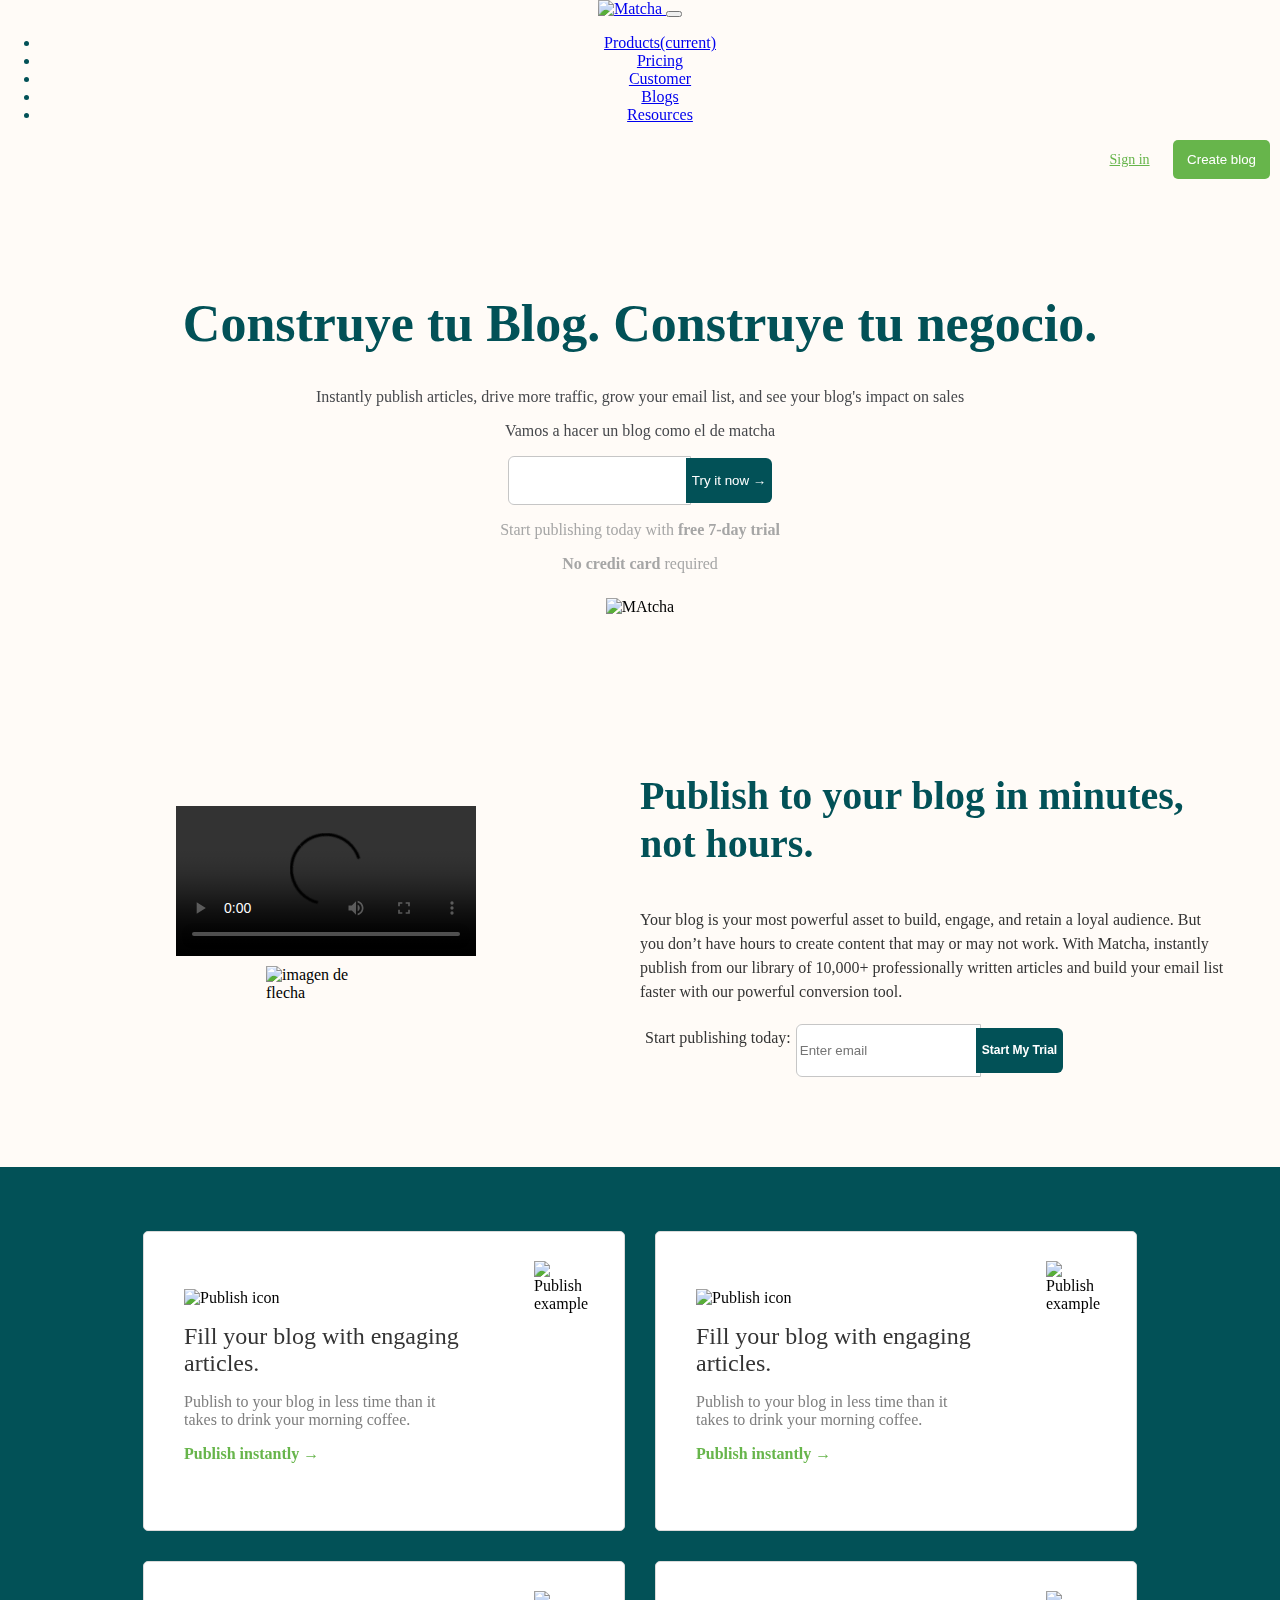
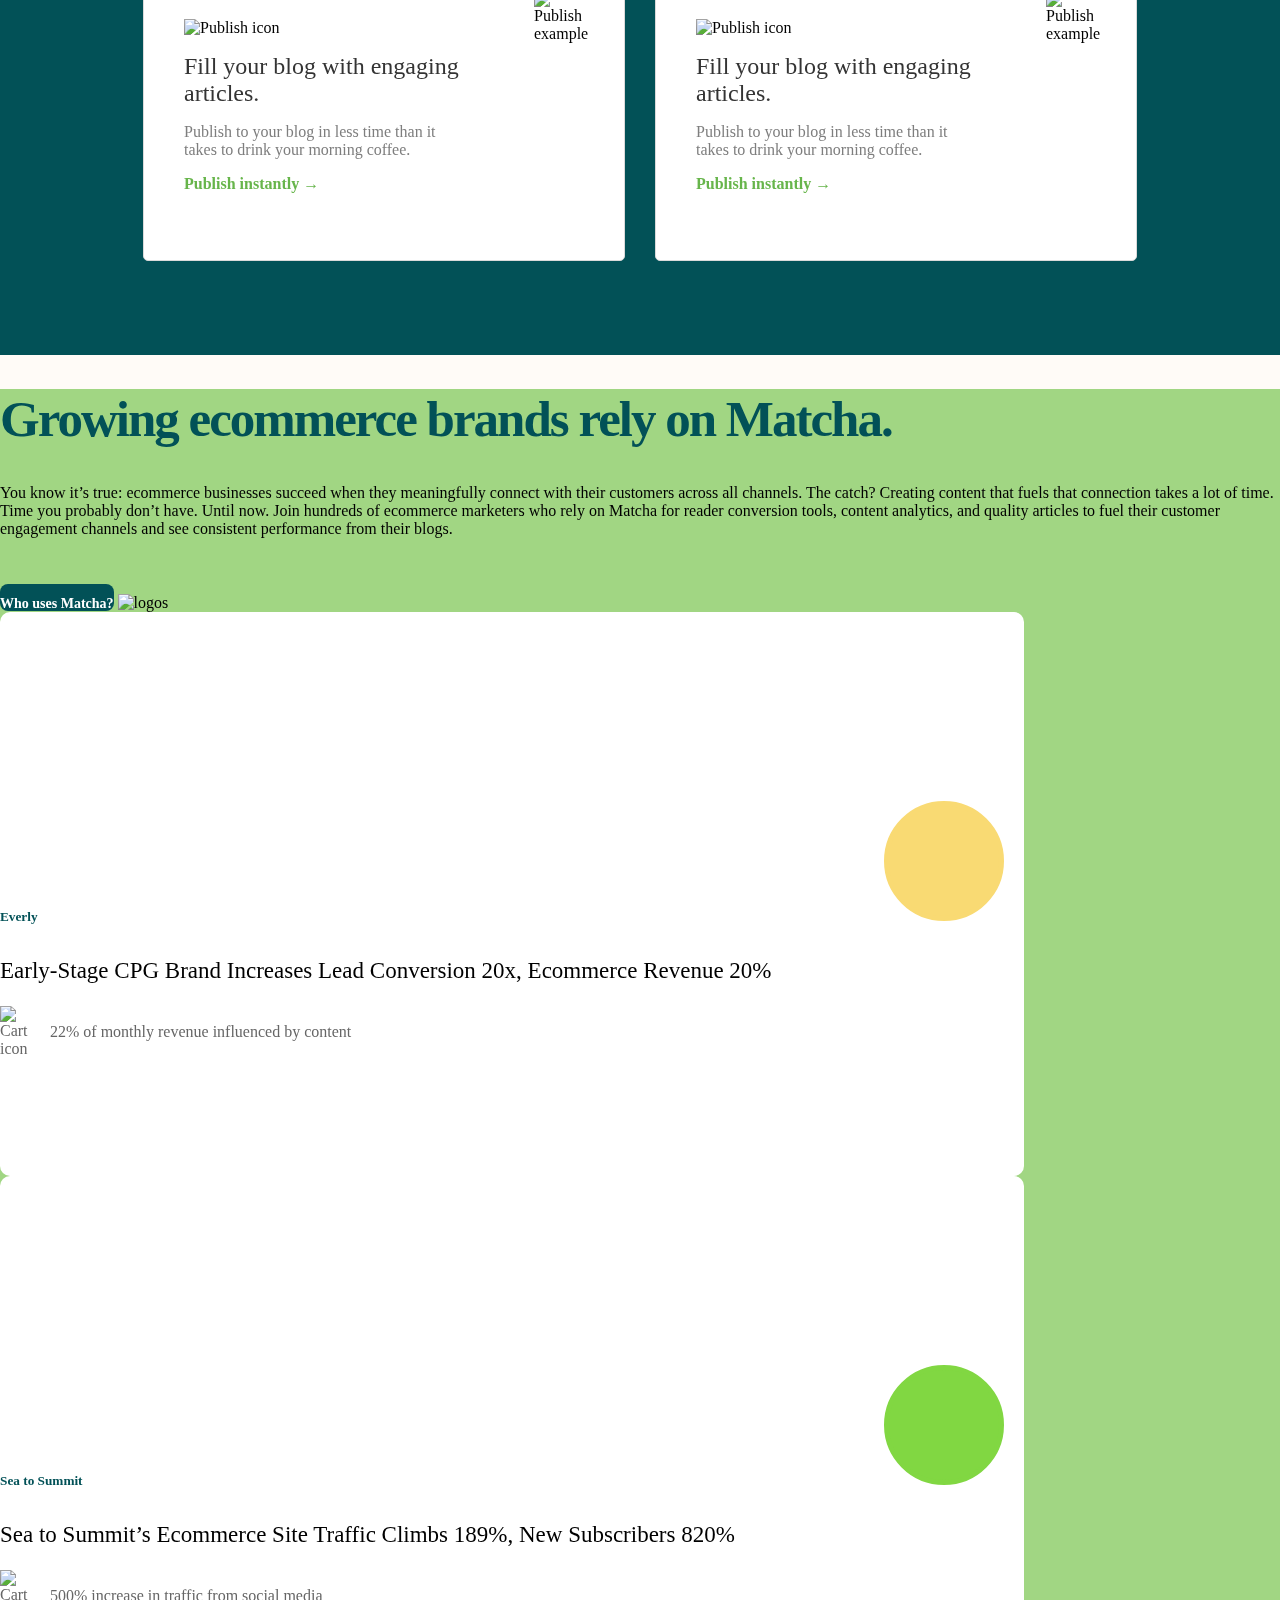
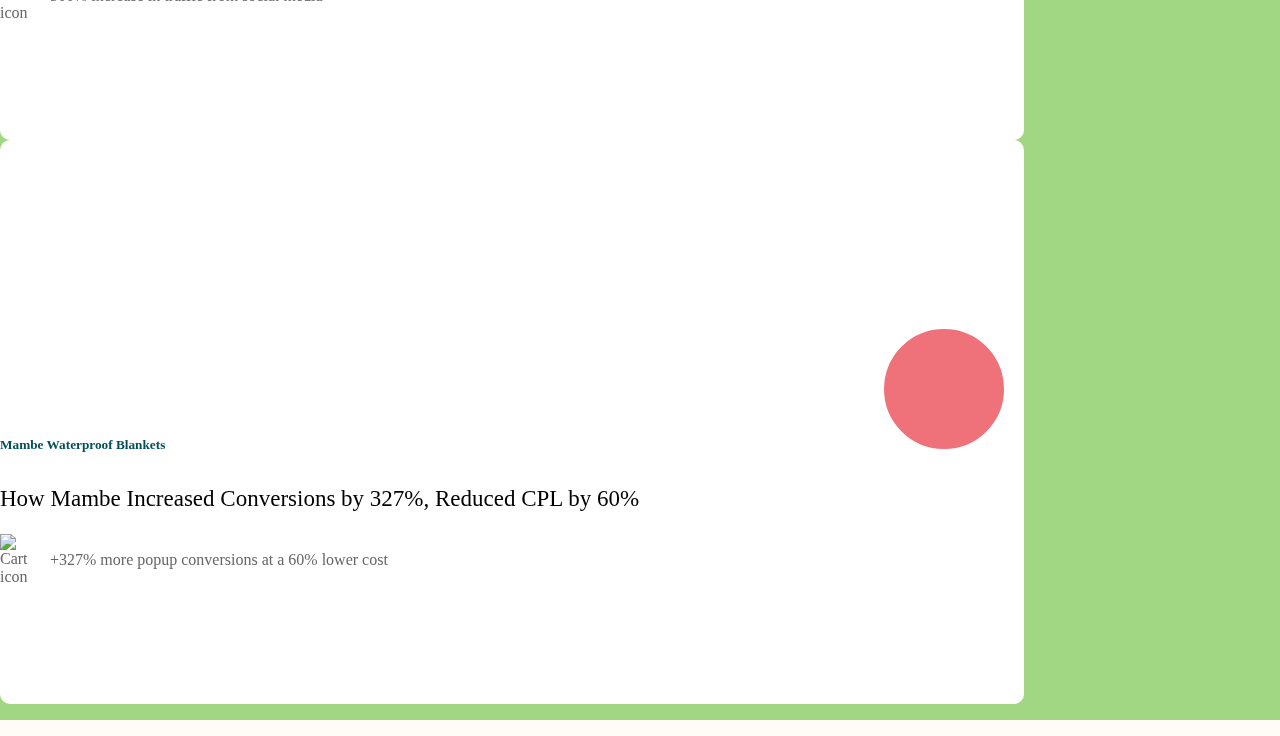
==== commit 13236dcd: "17 de Junio" ====
--- a/index.html
+++ b/index.html
@@ -3,20 +3,19 @@
 
 
 <head>
+  <link rel="stylesheet" href="https://stackpath.bootstrapcdn.com/bootstrap/4.5.0/css/bootstrap.min.css"
+    integrity="sha384-9aIt2nRpC12Uk9gS9baDl411NQApFmC26EwAOH8WgZl5MYYxFfc+NcPb1dKGj7Sk" crossorigin="anonymous">
   <link rel="stylesheet" type="text/css" href="styles.css" />
   <meta name="viewport" content="width=device-width, initial-scale=1.0, user-scalable=no" />
-  <!-- Aquí va información importante pero no visible dentro del navegador -->
   <title>Matcha</title>
 </head>
 
-
 <body>
-  <section class="fixed-header">
+  <!--   <section class="fixed-header">
     <header class="header">
       <a class="logo" href="#">
         <img src="https://getmatcha.com/wp-content/themes/getmatcha/img/footer_logo.svg" alt="Matcha" />
       </a>
-
       <nav class="navbar">
         <ul class="menu-item">
           <li class="menu-item">Products</li>
@@ -26,37 +25,75 @@
           <li class="menu-item">Resources</li>
         </ul>
       </nav>
-
       <div class="actions">
         <a href="#">Sign in</a>
         <button>Create blog</buttom>
       </div>
-
     </header>
-  </section>
+  </section> -->
+
+  <nav class="navbar navbar-expand-lg navbar-light fixed-top">
+    <a class="navbar-brand" href="#">
+      <img src="https://getmatcha.com/wp-content/themes/getmatcha/img/footer_logo.svg" alt="Matcha" />
+    </a>
+    <button class="navbar-toggler" type="button" data-toggle="collapse" data-target="#navbarSupportedContent"
+      aria-controls="navbarSupportedContent" aria-expanded="false" aria-label="Toggle navigation">
+      <span class="navbar-toggler-icon"></span>
+    </button>
+
+    <div class="collapse navbar-collapse" id="navbarSupportedContent">
+      <ul class="navbar-nav mx-auto">
+        <li class="nav-item active">
+          <a class="nav-link" href="#">Products<span class="sr-only">(current)</span></a>
+        </li>
+        <li class="nav-item">
+          <a class="nav-link" href="./pricing.html">Pricing</a>
+        </li>
+        <li class="nav-item">
+          <a class="nav-link" href="#">Customer</a>
+        </li>
+        <li class="nav-item">
+          <a class="nav-link" href="#">Blogs</a>
+        </li>
+        <li class="nav-item">
+          <a class="nav-link" href="#">Resources</a>
+        </li>
+      </ul>
+
+      <form class="form-inline my-2 my-lg-0 actions justify-content-center justify-content-sm-end">
+        <a href="#">Sign in</a>
+        <button>Create blog</button>
+      </form>
+    </div>
+  </nav>
+
+
+
+
 
   <!-- Esto es lo que se verá en el navegador web -->
   <section class="main">
-    <h1>Contruye tu Blog. Construye tu negocio.</h1>
-    <p class="texto_centrado">Esta es una muestra de paginagit web</p>
+    <h1>Construye tu Blog. Construye tu negocio.</h1>
+    <p class="texto_centrado">Instantly publish articles, drive more traffic, grow your email list, and see your blog's
+      impact on sales</p>
     <p class="texto_centrado">Vamos a hacer un blog como el de matcha</p>
 
 
     <form>
       <input type="email" />
-
-
       <button type="submit">
-        Buscar nuevos blogs
+        Try it now &rarr;
       </button>
 
       <br>
 
-      <figure class="banner">
-        <img src="https://getmatcha.com/wp-content/themes/getmatcha/img/capterra.png" alt="MAtcha">
-      </figure>
 
     </form>
+    <p class="grey-text">Start publishing today with <strong> free 7-day trial</strong></p>
+    <p class="grey-text"><strong>No credit card</strong> required</p>
+    <figure class="banner">
+      <img src="https://getmatcha.com/wp-content/themes/getmatcha/img/capterra.png" alt="MAtcha">
+    </figure>
   </section>
 
 
@@ -64,7 +101,7 @@
 
   <section class="promo">
     <article class="explanatory-video">
-      <video controls autoplay>
+      <video controls>
         <source type="video/webm"
           src="https://cdn.videvo.net/videvo_files/video/premium/video0036/small_watermarked/computer_code00_preview.webm ">
         <source type="video/mp4"
@@ -83,7 +120,7 @@
         faster with our powerful conversion tool.
       </p>
       <form>
-        <p>Start publishing today:</p>
+        <p style="margin: 0; padding: 5px;">Start publishing today:</p>
         <div class="email-adjust">
           <input type="text" placeholder="Enter email" />
           <button>Start My Trial</button>
@@ -170,6 +207,114 @@
     </article>
   </section>
 
+  <div class="card-container">
+    <div class="container">
+      <div class="row p-2">
+        <div class="col-lg-6 col-md-6 comments">
+          <h1>Growing ecommerce brands rely on Matcha.</h1>
+          <p>
+            You know it’s true: ecommerce businesses succeed when they meaningfully connect with their customers across
+            all channels. The catch? Creating content that fuels that connection takes a lot of time. Time you probably
+            don’t have. Until now.
+
+            Join hundreds of ecommerce marketers who rely on Matcha for reader conversion tools, content analytics, and
+            quality articles to fuel their customer engagement channels and see consistent performance from their blogs.
+          </p>
+          <a class="btn btn-beefy">Who uses Matcha?</a>
+          <img src="https://getmatcha.com/wp-content/uploads/2020/04/logos-matcha.png" alt="logos" />
+        </div>
+
+        <div class="success-stories col-lg-6 col-md-6">
+          <article class="stories-carousel">
+            <div id="carouselExampleIndicators" class="carousel slide" data-ride="carousel">
+              <div class="carousel-inner">
+
+                <div class="carousel-item active">
+                  <div class="d-flex justify-content-center">
+                    <div class="card">
+                      <div class="card-img-top everly"></div>
+                      <div class="card-circle-everly"></div>
+                      <div class="card-body">
+
+                        <h5 class="card-title">Everly</h5>
+                        <h4 class="customer-title">
+                          Early-Stage CPG Brand Increases Lead Conversion 20x, Ecommerce Revenue
+                          20%
+                        </h4>
+                        <div class="results">
+                          <img width="40" src="https://getmatcha.com/wp-content/themes/getmatcha/img/icon_cart.png"
+                            alt="Cart icon" />
+                          <span style="margin-left: 10px;">
+                            22% of monthly revenue influenced by content
+                          </span>
+                        </div>
+
+                      </div>
+                    </div>
+                  </div>
+                </div>
+
+                <div class="carousel-item">
+                  <div class="d-flex justify-content-center">
+                    <div class="card">
+                      <div class="card-img-top summit"></div>
+                      <div class="card-circle-summit"></div>
+                      <div class="card-body">
+
+                        <h5 class="card-title">Sea to Summit</h5>
+                        <h4 class="customer-title">
+                          Sea to Summit’s Ecommerce Site Traffic Climbs 189%, New Subscribers 820%
+                        </h4>
+                        <div class="results">
+                          <img width="40" src="https://getmatcha.com/wp-content/themes/getmatcha/img/icon_audiences.png"
+                            alt="Cart icon" />
+                          <span style="margin-left: 10px;">
+                            500% increase in traffic from social media
+                          </span>
+                        </div>
+
+                      </div>
+                    </div>
+                  </div>
+                </div>
+
+                <div class="carousel-item">
+                  <div class="d-flex justify-content-center">
+                    <div class="card">
+                      <div class="card-img-top mambe"></div>
+                      <div class="card-circle-mambe"></div>
+                      <div class="card-body">
+
+                        <h5 class="card-title">Mambe Waterproof Blankets</h5>
+                        <h4 class="customer-title">
+                          How Mambe Increased Conversions by 327%, Reduced CPL by 60%
+                        </h4>
+                        <div class="results">
+                          <img width="40" src="https://getmatcha.com/wp-content/themes/getmatcha/img/icon_target.png"
+                            alt="Cart icon" />
+                          <span style="margin-left: 10px;">
+                            +327% more popup conversions at a 60% lower cost
+                          </span>
+                        </div>
+
+                      </div>
+                    </div>
+                  </div>
+                </div>
+              </div>
+
+              <ol class="carousel-indicators">
+                <li data-target="#carouselExampleIndicators" data-slide-to="0" class="active"></li>
+                <li data-target="#carouselExampleIndicators" data-slide-to="1"></li>
+                <li data-target="#carouselExampleIndicators" data-slide-to="2"></li>
+              </ol>
+
+            </div>
+          </article>
+        </div>
+      </div>
+    </div>
+  </div>
 
 
 
@@ -178,7 +323,15 @@
 
   <!-- Aqui va a ir una imgen -->
 
-
+  <script src="https://code.jquery.com/jquery-3.5.1.slim.min.js"
+    integrity="sha384-DfXdz2htPH0lsSSs5nCTpuj/zy4C+OGpamoFVy38MVBnE+IbbVYUew+OrCXaRkfj"
+    crossorigin="anonymous"></script>
+  <script src="https://cdn.jsdelivr.net/npm/popper.js@1.16.0/dist/umd/popper.min.js"
+    integrity="sha384-Q6E9RHvbIyZFJoft+2mJbHaEWldlvI9IOYy5n3zV9zzTtmI3UksdQRVvoxMfooAo"
+    crossorigin="anonymous"></script>
+  <script src="https://stackpath.bootstrapcdn.com/bootstrap/4.5.0/js/bootstrap.min.js"
+    integrity="sha384-OgVRvuATP1z7JjHLkuOU7Xw704+h835Lr+6QL9UvYjZE3Ipu6Tp75j7Bh/kR0JKI"
+    crossorigin="anonymous"></script>
 </body>
 
 
--- a/styles.css
+++ b/styles.css
@@ -1,303 +1,533 @@
 body {
-   background-color: #fffbf7;
-   margin: 0px;
-   padding: 0px;
- }
- 
- .main {
-   margin-top: 130px;
- }
- 
- .main h1 {
-   color: #025157;
-   font-weight: bold;
-   text-align: center;
-   font-size: 52px;
- }
- 
- 
- .main form {
-   text-align: center;
- }
- 
- 
- .texto_centrado {
-   text-align: center;
-   color: #46484c;
- }
- 
- .main button {
-   color: #fff;
-   background-color: #025157;
- }
- 
- 
- .header {
-   font-size: 0px;
-   font-family: sans-serif;
-   background-color: #fffbf7;
-   padding-top: 20px;
-   padding-bottom: 20px;
-   position: absolute;
-   width: 100%;
-   flex-direction: row;
-   justify-content: space-around;
-   align-items: center;
- }
- 
- .header > * {
-   display: inline-block;
-   font-size: 16px;
-   height: 100%;
-   line-height: 45px;
- }
- 
- .navbar {
-   width: 70%;
-   text-align: center;
-   color: #025157;
- }
- 
- .actions {
-   width: 15%;
-   text-align: right;
-   font-size: 14px;
- }
- 
- .menu-item {
-   display: inline;
-   margin: 25px;
-   color: #025157;
- }
- 
- .actions > * {
-   margin: 0 10px;
- }
- 
- .actions a {
-   color: #67b54b
- }
- 
- .actions button {
-   color: #fff;
-   background-color: #67b54b;
-   padding: 12px 14px;
-   border: none;
-   border-radius: 5px;
- }
- .promo {
-   display: flex;
-   width: 70%;
-   margin: 100px auto;
-   align-items: center;
-   justify-content: center;
- }
- 
- .publish {
-   /* container styles if any */
- }
- 
- .publish h3 {
-   font-family: sans-s;
-   font-size: 40px;
-   line-height: 48px;
-   color: #025157 ;
- }
- 
- .publish > p {
-   font-size: 16px;
-   color: #343434;
-   line-height: 1.5;
-   margin-bottom: 20px;
- }
- 
- .publish > form {
-   display: flex;
- }
- 
- .publish > form p {
-   color: #343434;
-   margin-right: 18px;
- }
- 
- .explanatory-video {
-   display: flex;
-   flex-direction: column;
-   align-items: center;
-   flex: 1;
-   z-index: -10;
- }
- .explanatory-video img {
-   width: 120px;
-   margin-top: 10px;
- }
- 
- .publish {
-   flex: 1;
-   padding: 20px;
- }
- 
- .publish .email-adjust {
-   display: flex;
-   flex-direction: row;
-   justify-content: center;
-   align-items: center;
- }
- 
- .promo {
-   display: flex;
-   width: 70%;
-   margin: 100px auto;
-   align-items: center;
- }
- 
- 
- .fixed-header {
-   position: fixed;
-   top: 0;
-   left: 0;
-   right: 0;
-   background-color: #fffbf7;
-   z-index: 1;
- }
- 
- main {
-   margin-top: 285px;
-   text-align: center;
- }
- 
- .features {
-   background-color: #025157;
-   padding: 5% 10%;
-   display: grid;
-   grid-template: repeat(2, 330px) / repeat(2, 1fr);
- }
- 
- .features .feature-card {
-   position: relative;
-   z-index: auto;
-   margin-bottom: 30px;
-   margin-left: 15px;
-   margin-right: 15px;
-   background-color: #fff;
-   border: 1px solid #dadada;
-   border-radius: 5px;
-   display: flex;
-   align-items: center;
-   overflow: hidden;
- }
- 
- .features .feature-card .feature-content {
-   padding: 30px 20px 40px 40px;
-   flex: 2;
- }
- 
- .features .feature-card .feature-content > * {
-   margin-bottom: 1rem;
-   margin-top: 0;
- }
- 
- .features .feature-card .feature-content figure {
-   margin-left: 0;
- }
- 
- .features .feature-card .feature-content img {
-   width: 50px;
- }
- 
- .features .feature-card .feature-content h3 {
-   font-size: 24px;
-   color: #343434;
-   font-weight: 400;
- }
- 
- .features .feature-card .feature-content p {
-   font-size: 16px;
-   color: #7e7e7e;
-   font-weight: 400;
- }
- 
- .features .feature-card .feature-content a {
-   font-size: 16px;
-   color: #67b54b;
-   font-weight: 600;
-   text-decoration: none;
- }
- 
- .features .feature-card .feature-image {
-   flex: 1;
-   width: 40%;
-   right: -10px;
-   height: 80%;
-   transition: right 1s;
-   position: relative;
- }
- 
- 
- 
- .features .feature-card .feature-image:hover {
-   right: 20px;
- }
- 
- .features .feature-card .feature-image figure {
-   position: absolute;
- }
- 
- .features .feature-card .feature-image figure,
- .features .feature-card .feature-image img {
-   margin-top: 0;
-   height: 100%;
- }
- 
- 
- @media (max-width: 425px) {
-   .navbar,
-   .actions {
-     display: none;
-   }
- 
-   .main h1 {
-     font-size: 2rem;
-   }
- 
-   .fixed-header .header .logo {
-     padding: 0 0 0 15px;
-   }
- 
-   .banner > img {
-     width: 100%;
-   }
- 
-   .publish > form {
-     flex-direction: column;
-   }
- 
-   .publish > form > div {
-     height: 70%;
-     margin-top: 15px;
-   }
- 
-   .publish > form > div > input {
-     width: 60%;
-   }
- 
-   .promo {
-     flex-direction: column;
-   }
- 
-   .promo .explanatory-video > video {
-     width: 80%;
-   }
- 
-   .promo .explanatory-video img {
-     display: none;
-   }
- 
-   .features {
-     grid-template: repeat(4, 400px) / 1fr;
-   }
- 
- }
+  background-color: #fffbf7;
+  margin: 0px;
+  padding: 0px;
+}
+
+.main {
+  margin-top: 70px;
+  padding: 10px;
+}
+
+.main h1 {
+  color: #025157;
+  font-weight: bold;
+  text-align: center;
+  font-size: 52px;
+  font-family: "Alegreya", serif;
+}
+
+
+.main form {
+  text-align: center;
+  display: flex;
+  justify-content: center;
+  align-items: center;
+}
+
+
+.texto_centrado {
+  text-align: center;
+  color: #46484c;
+}
+
+.main button {
+  color: #fff;
+  background-color: #025157;
+  height: 45px;
+  border-top-right-radius: 6px;
+  border-bottom-right-radius: 6px;
+  border: none;
+}
+
+.main input {
+  border-top-left-radius: 6px;
+  border-bottom-left-radius: 6px;
+  height: 45px;
+  margin-right: -5px;
+  border: 1px solid #c6c6c6;
+}
+
+.main .banner {
+  margin-top: 25px;
+  text-align: center;
+}
+
+.main .grey-text {
+  color: #a6a6a6;
+  text-align: center;
+  margin-bottom: 5px;
+}
+
+.header {
+  font-size: 0px;
+  font-family: sans-serif;
+  background-color: #fffbf7;
+  padding-top: 20px;
+  padding-bottom: 20px;
+  position: absolute;
+  width: 100%;
+  flex-direction: row;
+  justify-content: space-around;
+  align-items: center;
+}
+
+.header > * {
+  display: inline-block;
+  font-size: 16px;
+  height: 100%;
+  line-height: 45px;
+}
+
+.navbar {
+  text-align: center;
+  color: #025157;
+  font-weight: 500;
+  background-color: #fffbf7;
+}
+
+.actions {
+  text-align: right;
+  font-size: 14px;
+}
+
+.menu-item {
+  display: inline;
+  margin: 25px;
+  color: #025157;
+}
+
+.actions > * {
+  margin: 0 10px;
+}
+
+.actions a {
+  color: #67b54b
+}
+
+.actions button {
+  color: #fff;
+  background-color: #67b54b;
+  padding: 12px 14px;
+  border: none;
+  border-radius: 5px;
+}
+
+.promo {
+  display: flex;
+  width: 95%;
+  margin: 70px auto;
+  align-items: center;
+  justify-content: center;
+}
+
+.publish h3 {
+  font-family: sans-s;
+  font-size: 40px;
+  line-height: 48px;
+  color: #025157 ;
+}
+
+.publish > p {
+  font-size: 16px;
+  color: #343434;
+  line-height: 1.5;
+  margin-bottom: 20px;
+}
+
+.publish > form {
+  display: flex;
+}
+
+.publish > form p {
+  color: #343434;
+  margin-right: 18px;
+}
+
+.explanatory-video {
+  display: flex;
+  flex-direction: column;
+  align-items: center;
+  flex: 1;
+  z-index: -10;
+}
+.explanatory-video img {
+  width: 120px;
+  margin-top: 10px;
+}
+
+.publish {
+  flex: 1;
+  padding: 20px;
+}
+
+.publish .email-adjust {
+  display: flex;
+  flex-direction: row;
+  justify-content: center;
+  align-items: center;
+}
+
+.publish .email-adjust input {
+  border-top-left-radius: 6px;
+  border-bottom-left-radius: 6px;
+  height: 45px;
+  margin-right: -5px;
+  border: 1px solid #c6c6c6;
+  padding: 3px;
+}
+
+.publish .email-adjust button {
+  color: #fff;
+  background-color: #025157;
+  height: 45px;
+  border-top-right-radius: 6px;
+  border-bottom-right-radius: 6px;
+  border: none;
+  font-size: .75rem;
+  font-weight: 700;
+}
+
+.fixed-header {
+  position: fixed;
+  top: 0;
+  left: 0;
+  right: 0;
+  background-color: #fffbf7;
+  z-index: 1;
+}
+
+main {
+  margin-top: 285px;
+  text-align: center;
+}
+
+.features {
+  background-color: #025157;
+  padding: 5% 10%;
+  display: grid;
+  grid-template: repeat(2, 330px) / repeat(2, 1fr);
+}
+
+.features .feature-card {
+  position: relative;
+  z-index: auto;
+  margin-bottom: 30px;
+  margin-left: 15px;
+  margin-right: 15px;
+  background-color: #fff;
+  border: 1px solid #dadada;
+  border-radius: 5px;
+  display: flex;
+  align-items: center;
+  overflow: hidden;
+}
+
+.features .feature-card .feature-content {
+  padding: 30px 20px 40px 40px;
+  flex: 2;
+}
+
+.features .feature-card .feature-content > * {
+  margin-bottom: 1rem;
+  margin-top: 0;
+}
+
+.features .feature-card .feature-content figure {
+  margin-left: 0;
+}
+
+.features .feature-card .feature-content img {
+  width: 50px;
+}
+
+.features .feature-card .feature-content h3 {
+  font-size: 24px;
+  color: #343434;
+  font-weight: 400;
+}
+
+.features .feature-card .feature-content p {
+  font-size: 16px;
+  color: #7e7e7e;
+  font-weight: 400;
+}
+
+.features .feature-card .feature-content a {
+  font-size: 16px;
+  color: #67b54b;
+  font-weight: 600;
+  text-decoration: none;
+}
+
+.features .feature-card .feature-image {
+  flex: 1;
+  width: 40%;
+  right: -10px;
+  height: 80%;
+  transition: right 1s;
+  position: relative;
+}
+
+
+
+.features .feature-card .feature-image:hover {
+  right: 20px;
+}
+
+.features .feature-card .feature-image figure {
+  position: absolute;
+}
+
+.features .feature-card .feature-image figure,
+.features .feature-card .feature-image img {
+  margin-top: 0;
+  height: 100%;
+}
+
+.success-stories .stories-carousel .carousel-indicators {
+  position: initial; /** ó: position: static; */
+  right: 0;
+  bottom: 0;
+  left: 0;
+  z-index: 15;
+  display: flex;
+  justify-content: center;
+  padding-left: 0;
+  margin-right: 15%;
+  margin-left: 15%;
+  list-style: none;
+}
+
+.success-stories .stories-carousel .card {
+  width: 80%;
+  background-color: #fff;
+  border-radius: 10px;
+  height: 564px;
+  color : #025157;
+  position: relative;
+}
+
+.success-stories .stories-carousel .card .everly {
+  background-image: url('https://getmatcha.com/wp-content/uploads/2019/05/profile-headshot-square.png');
+  height: 275px;
+  background-repeat: no-repeat;
+  background-size: cover;
+  background-position: center;
+}
+
+.success-stories .stories-carousel .card .card-circle-everly {
+  position: absolute;
+  bottom: 255px;
+  right: 20px;
+  width: 100px;
+  height: 100px;
+  border-radius: 50%;
+  overflow: hidden;
+  background-color: #f9da73;
+  background-image: url('https://getmatcha.com/wp-content/uploads/2019/05/everly_logo_blue_v3_x60@2x.png');
+  background-position: center;
+  background-size: contain;
+  background-repeat: no-repeat;
+  padding: 5px;
+  border: 5px solid #f9da73;
+}
+
+
+.success-stories .stories-carousel .card .summit {
+  background-image: url('https://getmatcha.com/wp-content/uploads/2019/08/0.jpg');
+  height: 275px;
+  background-repeat: no-repeat;
+  background-size: cover;
+  background-position: center;
+}
+
+
+.success-stories .stories-carousel .card .card-circle-summit {
+  position: absolute;
+  bottom: 255px;
+  right: 20px;
+  width: 100px;
+  height: 100px;
+  border-radius: 50%;
+  overflow: hidden;
+  background-color: #81d742;
+  background-image: url('https://getmatcha.com/wp-content/uploads/2019/08/SeatoSummitLogo.png');
+  background-position: center;
+  background-size: contain;
+  background-repeat: no-repeat;
+  padding: 5px;
+  border: 5px solid #81d742;
+}
+
+
+.success-stories .stories-carousel .card .mambe {
+  background-image: url('https://getmatcha.com/wp-content/uploads/2019/06/matt-and-margaret_headshot.png');
+  height: 275px;
+  background-repeat: no-repeat;
+  background-size: cover;
+  background-position: center;
+}
+
+
+.success-stories .stories-carousel .card .card-circle-mambe {
+  position: absolute;
+  bottom: 255px;
+  right: 20px;
+  width: 100px;
+  height: 100px;
+  border-radius: 50%;
+  overflow: hidden;
+  background-color: #ef7179;
+  background-image: url('https://getmatcha.com/wp-content/uploads/2019/06/mambe-logo-1.png');
+  background-position: center;
+  background-size: contain;
+  background-repeat: no-repeat;
+  padding: 5px;
+  border: 5px solid #ef7179;
+}
+.success-stories .stories-carousel .card .customer-title {
+  font-style: normal;
+  font-weight: 400;
+  font-size: 23px;
+  line-height: 30px;
+  color: #000;
+  margin-bottom: 20px;
+}
+
+.success-stories .stories-carousel .card .results {
+  display: flex;
+  flex-direction: row;
+  justify-content: flex-start;
+  align-items: center;
+  color: #666666;
+}
+
+.card-container {
+  background-color: #a1d683;
+}
+
+.comments h1 {
+  color: #025157;
+  font-weight: bold;
+  text-align: left;
+  font-family: "Alegreya", serif;
+  font-weight: 700;
+  font-size: 51px;
+  line-height: 61px;
+  letter-spacing: -2px;
+  color: #025157;
+}
+
+.comments .btn-beefy {
+  font-style: normal;
+  font-weight: 600;
+  font-size: 14px;
+  padding-top: 12px;
+  text-align: center;
+  color: #fff;
+  background: #025157;
+  border-radius: 8px;
+  height: 45px;
+  width: 166px;
+  transition: all .2s ease-in-out;
+}
+
+.comments .btn-beefy:hover {
+  background-color: #67b54b;
+  color: #fff;
+}
+
+.comments img {
+  width: 450px;
+  margin-top: 40px;
+  padding-right: 10px;
+}
+
+.success-stories .stories-carousel figure {
+  margin-top: 0;
+}
+
+@media (max-width: 425px) {
+
+
+  .navbar-light .nav-item .nav-link {
+    color: #025157;
+  }
+
+  .navbar-light .navbar-toggler {
+    border-color: #025157;
+  }
+
+  .navbar-light .navbar-toggler-icon {
+    background-image: url("data:image/svg+xml,%3csvg xmlns='http://www.w3.org/2000/svg' width='30' height='30' viewBox='0 0 30 30'%3e%3cpath stroke='rgb(3, 81, 77)' stroke-linecap='round' stroke-miterlimit='10' stroke-width='2' d='M4 7h22M4 15h22M4 23h22'/%3e%3c/svg%3e");
+  }
+
+  .main h1 {
+    font-size: 2rem;
+  }
+
+  .fixed-header .header .logo {
+    padding: 0 0 0 15px;
+  }
+
+  .banner > img {
+    width: 100%;
+  }
+
+  .publish > form {
+    flex-direction: column;
+  }
+
+  .publish > form > div {
+    height: 70%;
+    margin-top: 15px;
+  }
+
+  .publish > form > div > input {
+    width: 60%;
+  }
+
+  .promo {
+    flex-direction: column;
+  }
+
+  .promo .explanatory-video > video {
+    width: 80%;
+  }
+
+  .promo .explanatory-video img {
+    display: none;
+  }
+
+  .features {
+    grid-template: repeat(4, 400px) / 1fr;
+  }
+
+  .container {
+    width: 100%;
+    padding-right: 5px;
+    padding-left: 5px;
+    margin-right: auto;
+    margin-left: auto;
+  }
+
+  .comments .btn-beefy {
+    margin-left: auto;
+    text-align: center;
+  }
+
+  .comments img {
+    width: 350px;
+    margin-top: 20px;
+    padding-right: 3px;
+    margin-bottom: 20px;
+  }
+
+  .class-container .p-5 {
+    padding: 0!important;
+  }
+}
 
 
 
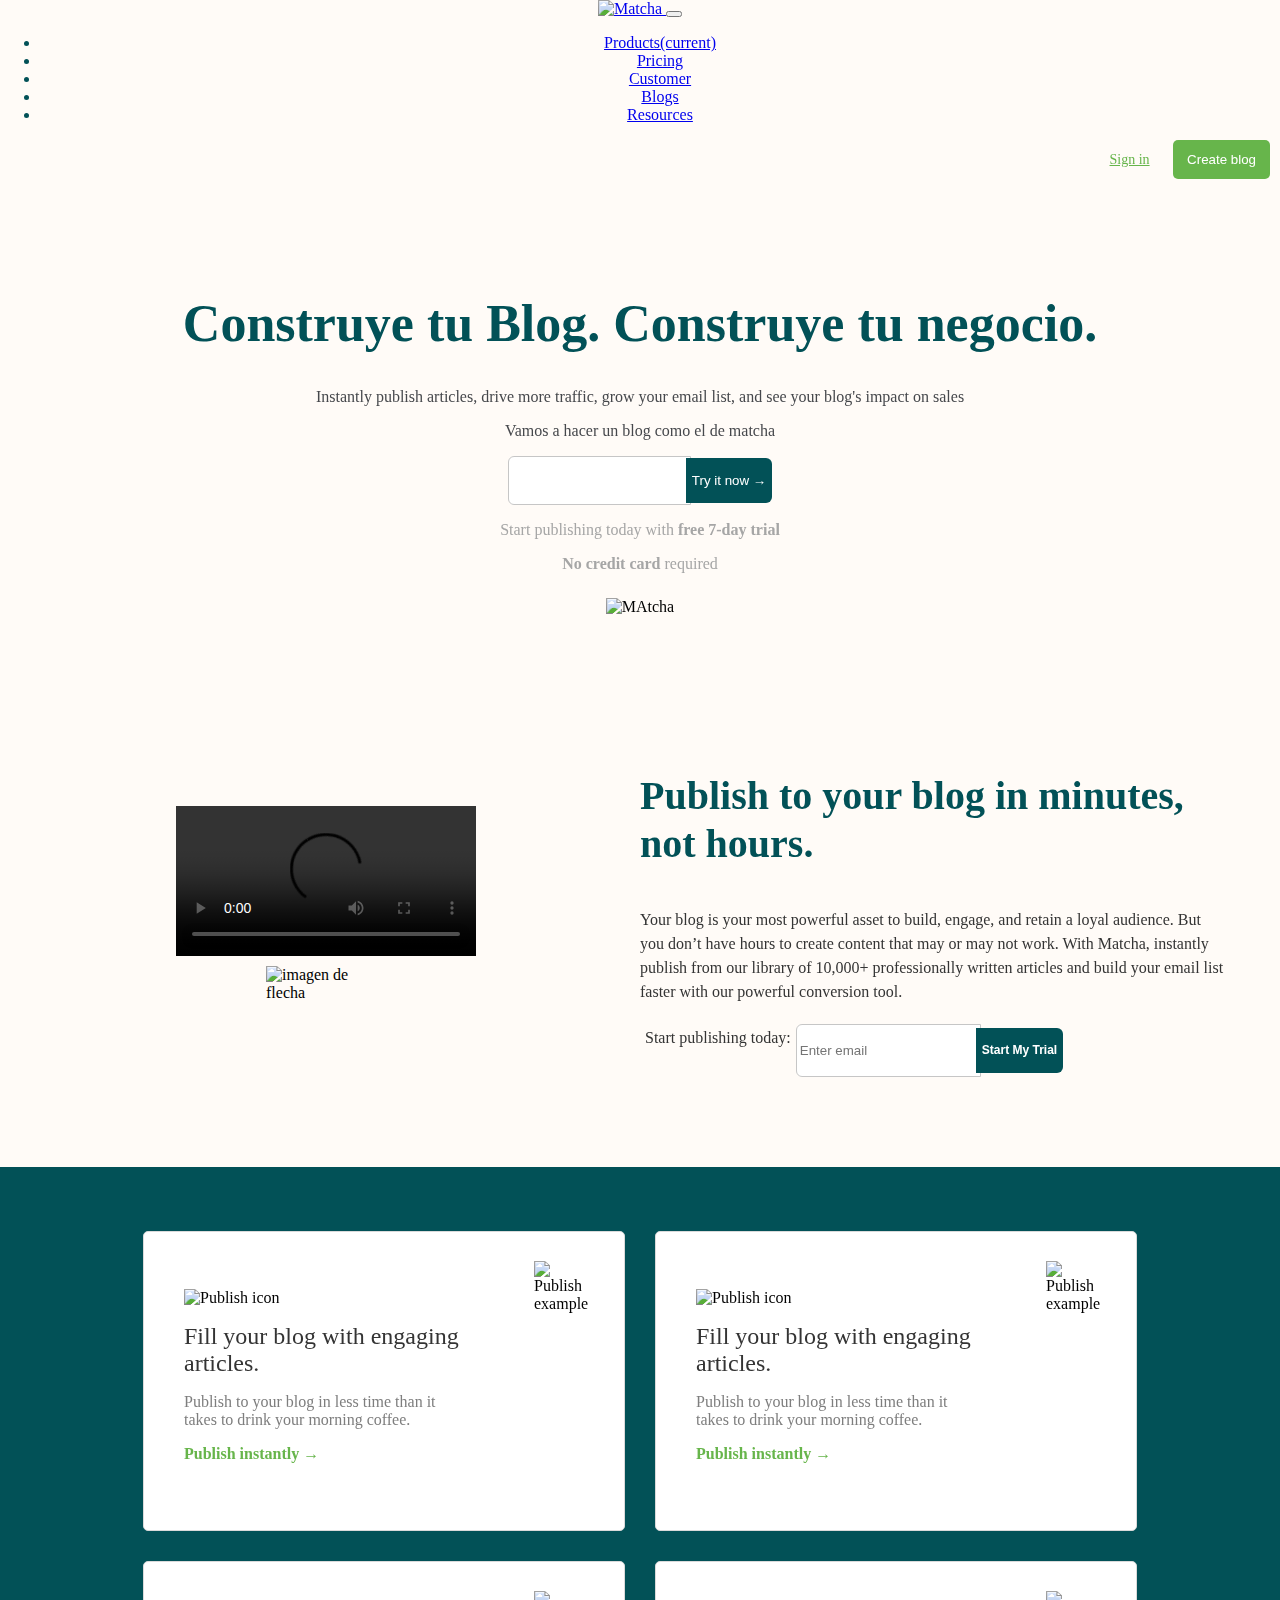
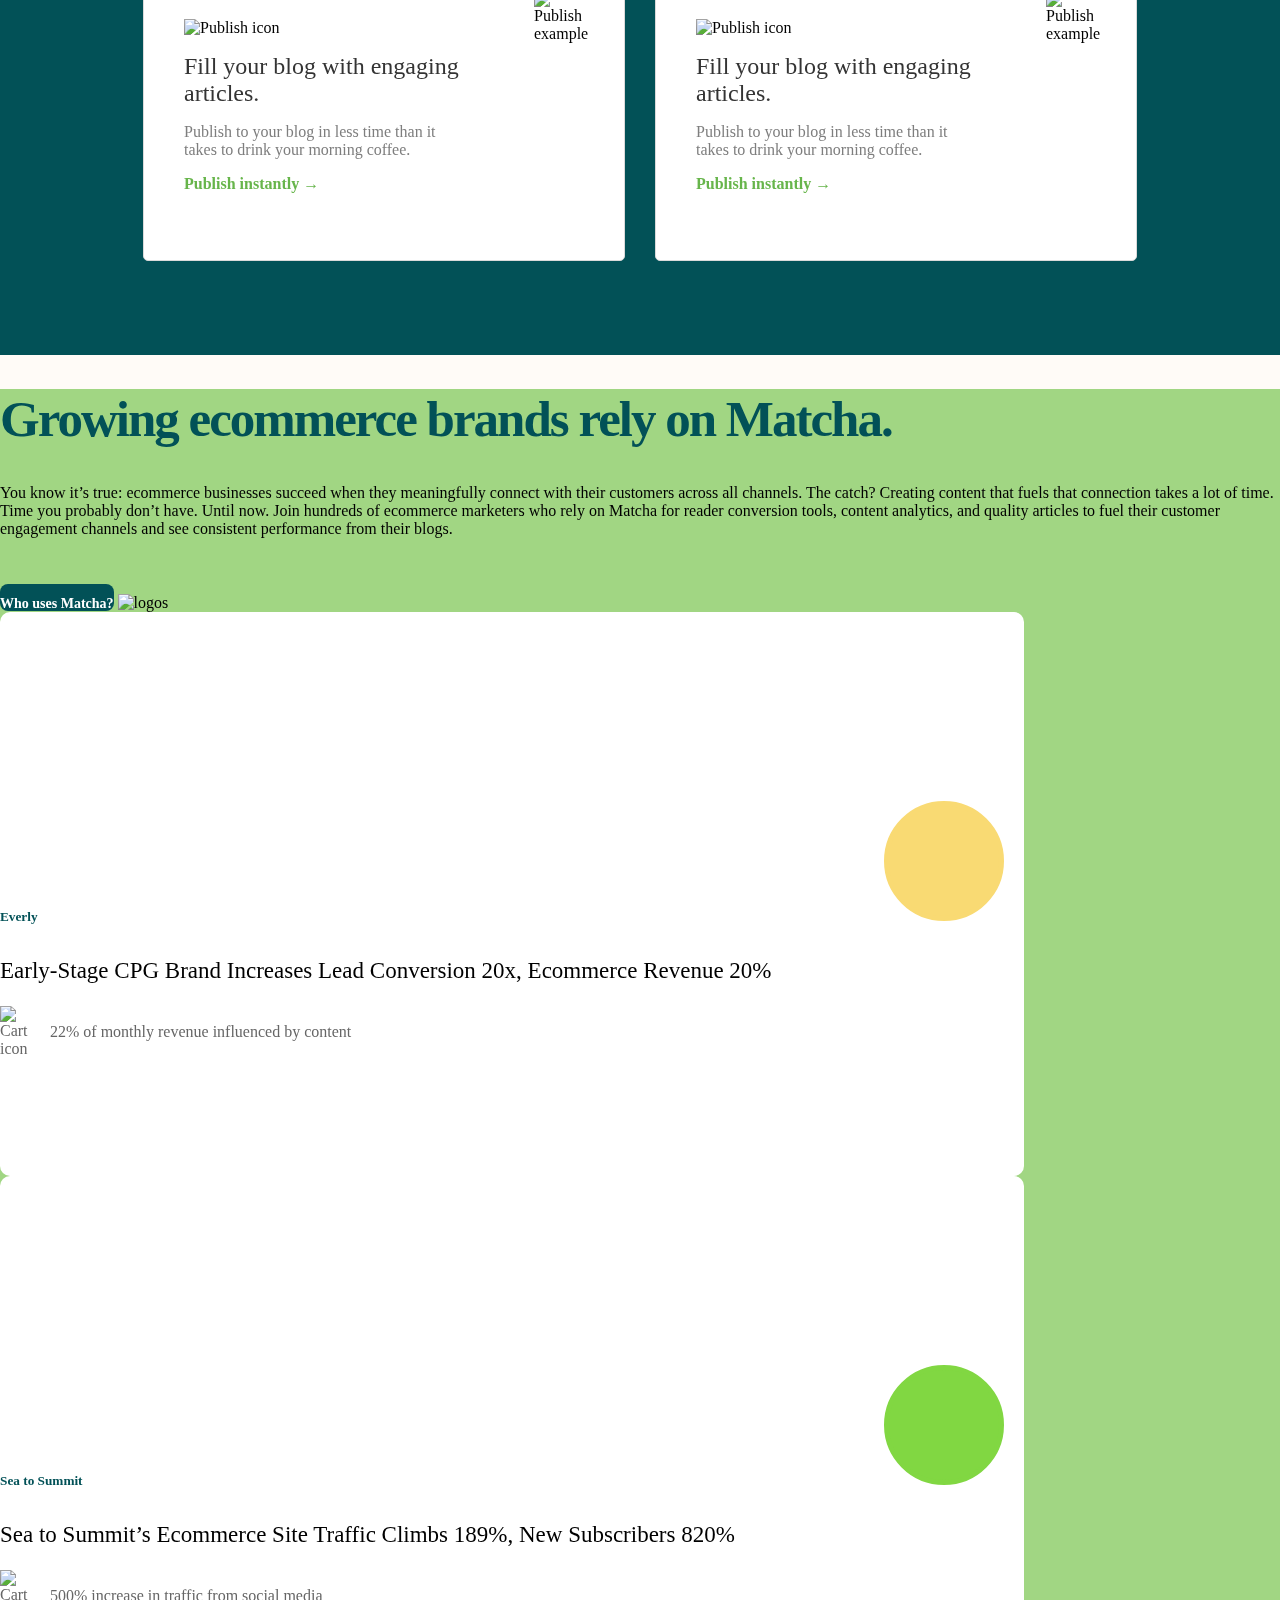
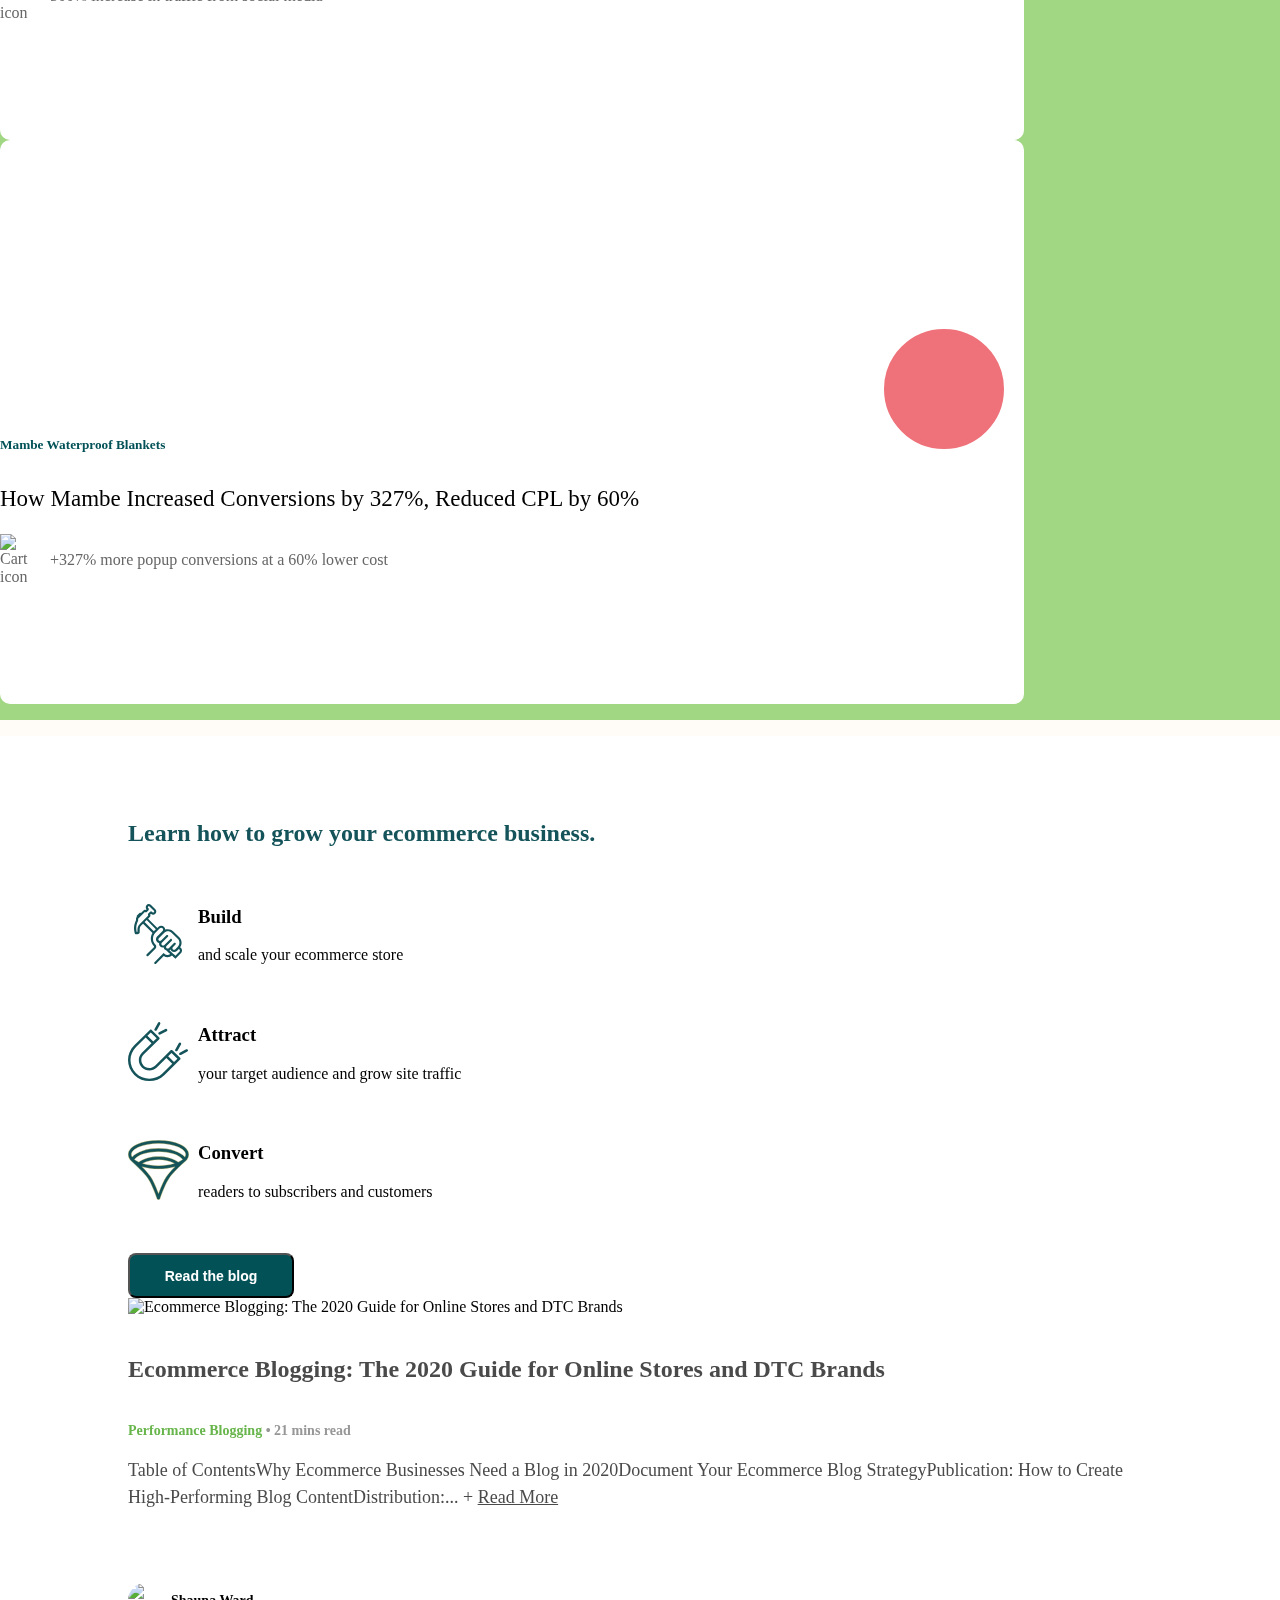
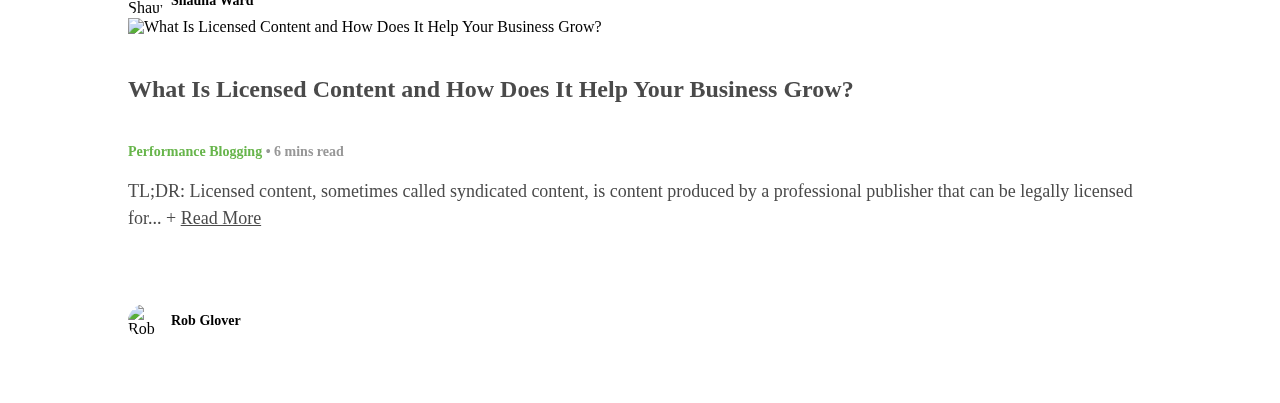
==== commit 9a304622: "Cambios sesion 7" ====
--- a/index.html
+++ b/index.html
@@ -6,6 +6,7 @@
   <link rel="stylesheet" href="https://stackpath.bootstrapcdn.com/bootstrap/4.5.0/css/bootstrap.min.css"
     integrity="sha384-9aIt2nRpC12Uk9gS9baDl411NQApFmC26EwAOH8WgZl5MYYxFfc+NcPb1dKGj7Sk" crossorigin="anonymous">
   <link rel="stylesheet" type="text/css" href="styles.css" />
+  <link rel="stylesheet" type="text/css" href="output.css" />
   <meta name="viewport" content="width=device-width, initial-scale=1.0, user-scalable=no" />
   <title>Matcha</title>
 </head>
@@ -319,7 +320,106 @@
 
 
 
-
+<section class="blog">
+<div class="row">
+  <div class="col">
+    <h2 class="title">Learn how to grow your ecommerce business.</h2>
+      <article class="process-list">
+        <div class="process">
+          <div class="process-icon">
+            <img src="./icons/build.svg" alt="Build icon" />
+          </div>
+          <div class="process-description">
+            <h3>Build</h3>
+            <p>and scale your ecommerce store</p>
+          </div>
+        </div>
+        <div class="process">
+          <div class="process-icon">
+            <img src="./icons/attract.svg" alt="Attract icon" />
+          </div>
+          <div class="process-description">
+            <h3>Attract</h3>
+            <p>your target audience and grow site traffic</p>
+          </div>
+        </div>
+        <div class="process">
+          <div class="process-icon">
+            <img src="./icons/convert.svg" alt="Convert icon" />
+          </div>
+          <div class="process-description">
+            <h3>Convert</h3>
+            <p>readers to subscribers and customers</p>
+          </div>
+        </div>
+      </article>
+      <button>Read the blog</button>
+  </div>
+  <div class="col">
+    <div class="card">
+      <img
+        src="https://getmatcha.com/wp-content/uploads/2019/03/david-marcu-114194-1052x699.jpg"
+        class="card-img-top"
+        alt="Ecommerce Blogging: The 2020 Guide for Online Stores and DTC Brands"
+      />
+      <div class="card-body">
+        <h5 class="card-title">
+          Ecommerce Blogging: The 2020 Guide for Online Stores and DTC Brands
+        </h5>
+        <p class="metadata">
+          <strong class="category">Performance Blogging </strong>
+          <strong class="read-time">• 21 mins read</strong>
+        </p>
+        <p class="card-text">
+          Table of ContentsWhy Ecommerce Businesses Need a Blog in
+          2020Document Your Ecommerce Blog StrategyPublication: How to Create
+          High-Performing Blog ContentDistribution:...
+          <span class="read-more">+ <a>Read More</a></span>
+        </p>
+        <div class="author">
+          <img
+            src="https://secure.gravatar.com/avatar/b1c37d9c6b3a36a5eb64d7112bf71ca4?s=96&d=retro&r=g"
+            alt="Shauna Ward"
+          />
+          <p>Shauna Ward</p>
+        </div>
+      </div>
+    </div>
+  </div>
+  <div class="col">
+    <div class="card">
+      <img
+        src="https://getmatcha.com/wp-content/uploads/2019/06/arnel-hasanovic-MNd-Rka1o0Q-1049x699.jpg"
+        class="card-img-top"
+        alt="What Is Licensed Content and How Does It Help Your Business Grow?"
+      />
+      <div class="card-body">
+        <h5 class="card-title">
+          What Is Licensed Content and How Does It Help Your Business Grow?
+        </h5>
+        <p class="metadata">
+          <strong class="category">Performance Blogging </strong>
+          <strong class="read-time">• 6 mins read</strong>
+        </p>
+        <p class="card-text">
+          TL;DR: Licensed content, sometimes called syndicated content, is
+          content produced by a professional publisher that can be legally
+          licensed for...
+          <span class="read-more">+ <a>Read More</a></span>
+        </p>
+        <div class="author d-flex align-items-center">
+          <img
+            src="https://secure.gravatar.com/avatar/c2f0381c76fae0875a4c15deb4e0a2f8?s=96&d=retro&r=g"
+            alt="Rob Glover"
+          />
+          <p>Rob Glover</p>
+        </div>
+      </div>
+    </div>
+  </div>
+</div>
+
+</section>
 
   <!-- Aqui va a ir una imgen -->
 
--- a/output.css
+++ b/output.css
@@ -0,0 +1,92 @@
+/*fuentes*/
+/**placeholder**/
+.blog .title {
+  font-family: "Alegreya", serif;
+  color: #135359;
+}
+
+.blog {
+  background-color: #ffffff;
+  padding: 5% 10%;
+}
+.blog button {
+  font-style: normal;
+  font-weight: 600;
+  font-size: 14px;
+  text-align: center;
+  color: #fff;
+  background: #025157;
+  border-radius: 8px;
+  height: 45px;
+  width: 166px;
+  transition: all 0.2s ease-in-out;
+}
+.blog .process-list {
+  margin-top: 40px;
+  margin-bottom: 36px;
+}
+.blog .process-list .process {
+  margin-bottom: 25px;
+  display: flex;
+  flex-direction: row;
+  align-items: center;
+}
+.blog .process-list .process-icon {
+  width: 60px;
+  height: 60px;
+  margin-right: 10px;
+  text-align: center;
+}
+.blog .process-list .process-icon img {
+  height: 100%;
+}
+.blog .process-list > div > h3 {
+  color: #025157;
+  margin-bottom: 0;
+  font-size: 30px;
+  font-weight: 500;
+}
+.blog .process-list > div > p {
+  color: #025157;
+  margin: 0;
+}
+.blog .card-title {
+  font-size: 24px;
+  color: #4a4a4a;
+}
+.blog .metadata {
+  font-weight: 500;
+  font-size: 14px;
+  color: #979797;
+}
+.blog .metadata .category {
+  color: #67b54b;
+}
+.blog .card-text {
+  color: #4a4a4a;
+  font-size: 18px;
+  line-height: 1.5em;
+  min-height: 6em;
+}
+.blog .card-text .read-more a {
+  text-decoration: underline;
+  cursor: pointer;
+}
+.blog .author {
+  display: flex;
+  flex-direction: row;
+  justify-content: flex-start;
+  align-items: center;
+}
+.blog .author img {
+  border-radius: 50%;
+  width: 35px;
+  height: 35px;
+}
+.blog .author p {
+  margin: 0 8px;
+  font-weight: 600;
+  font-size: 14px;
+}
+
+/*# sourceMappingURL=output.css.map */
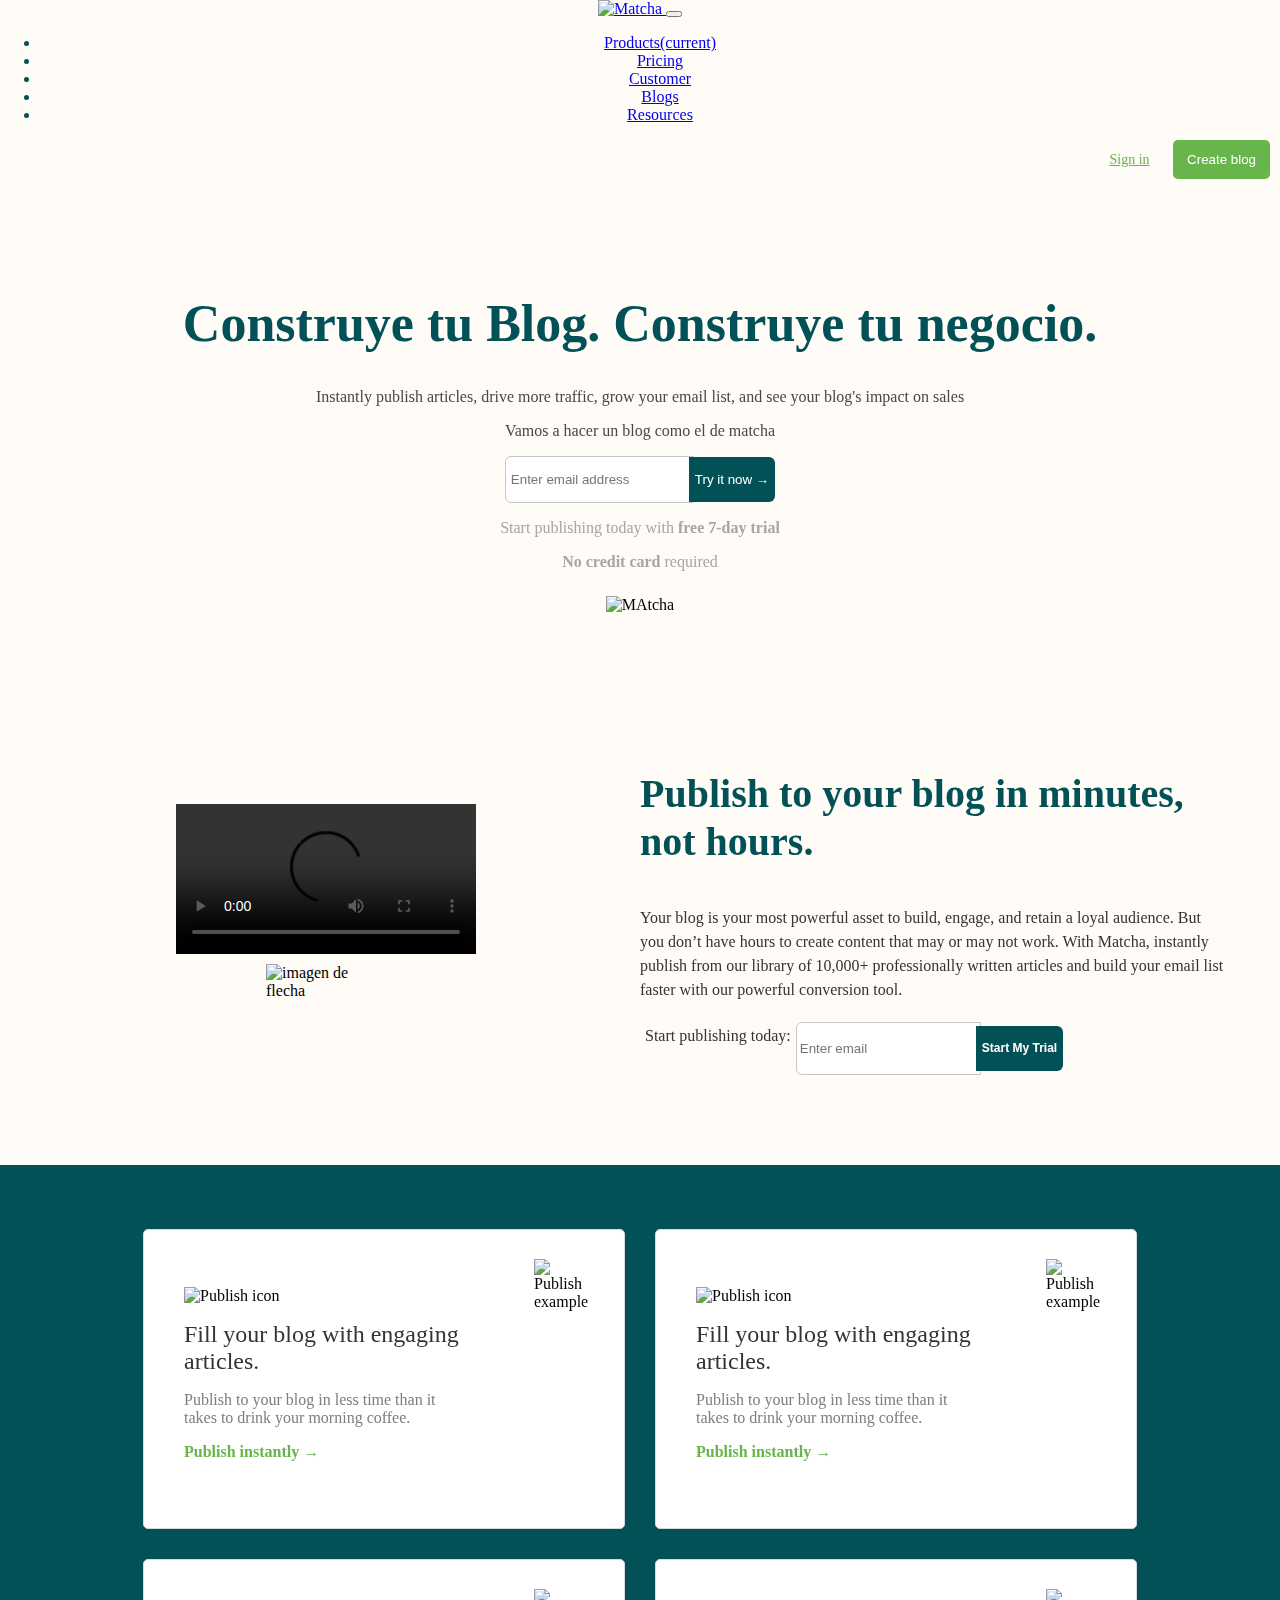
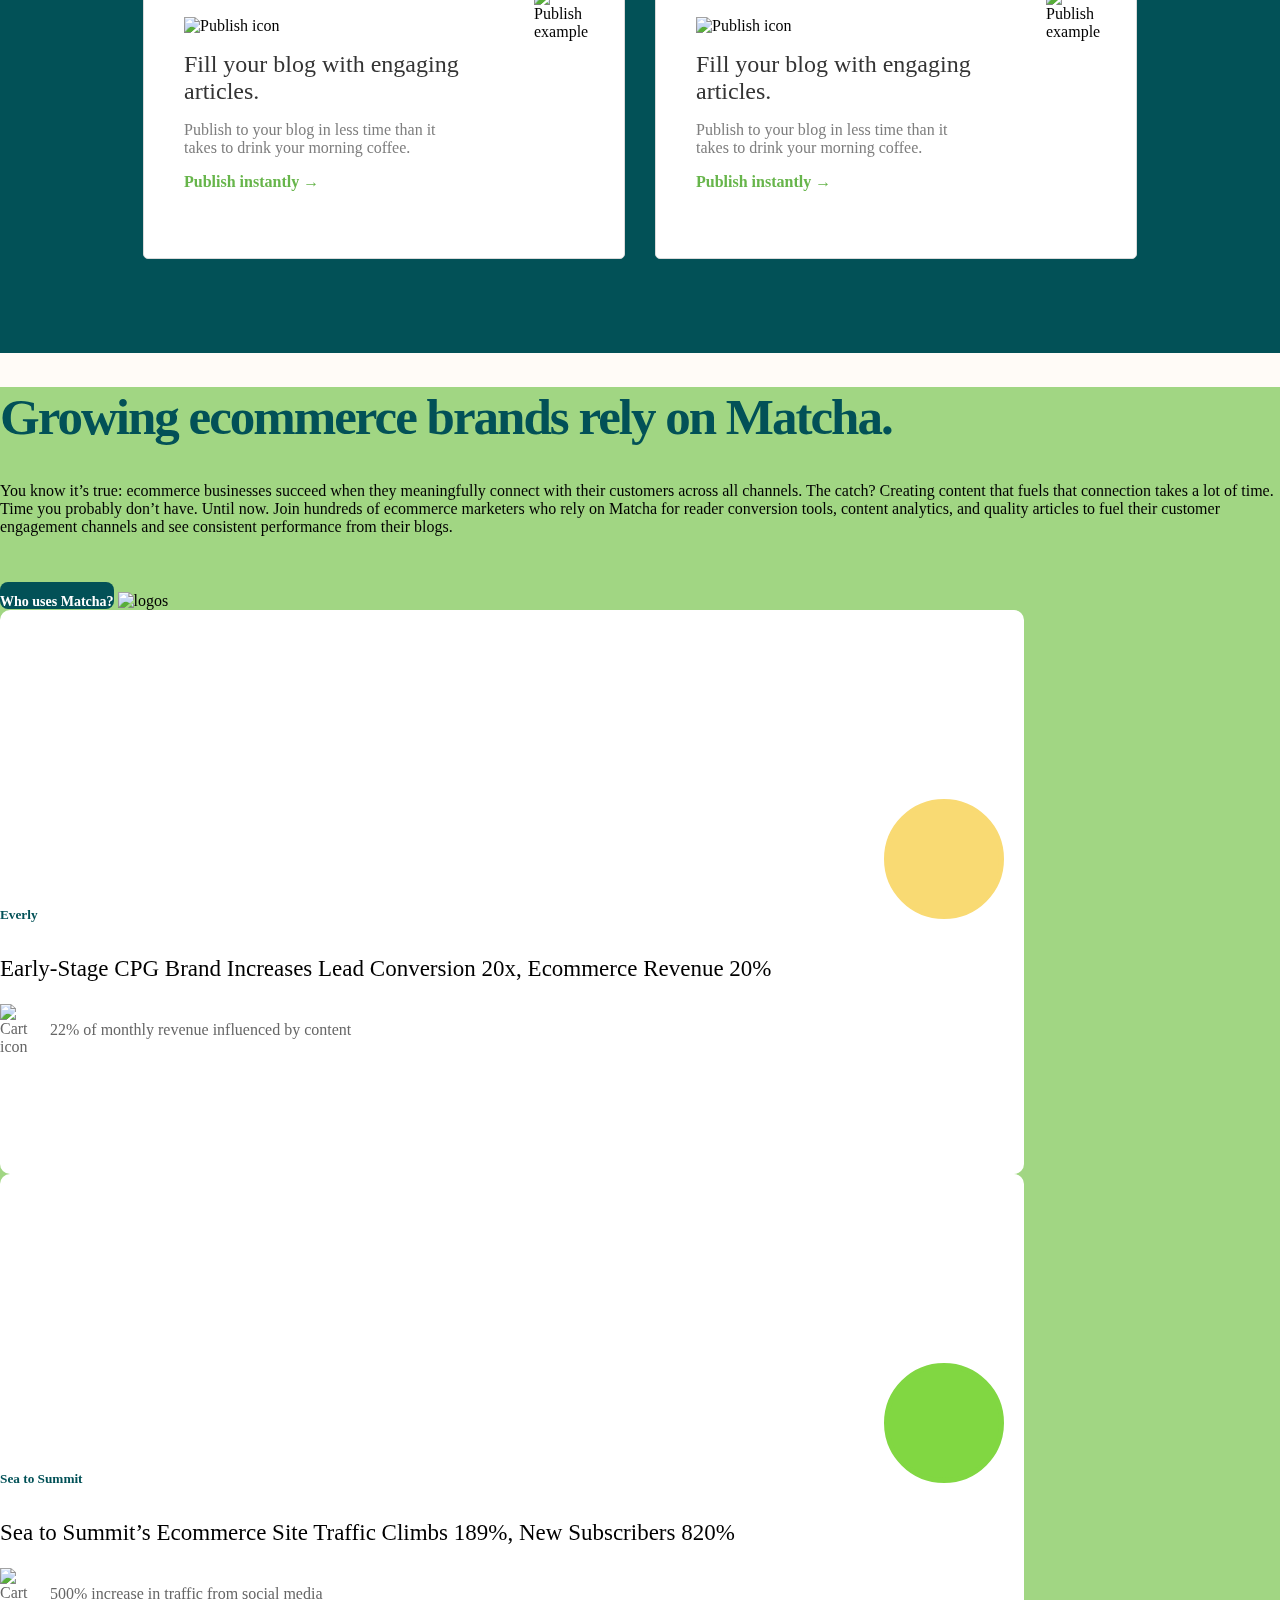
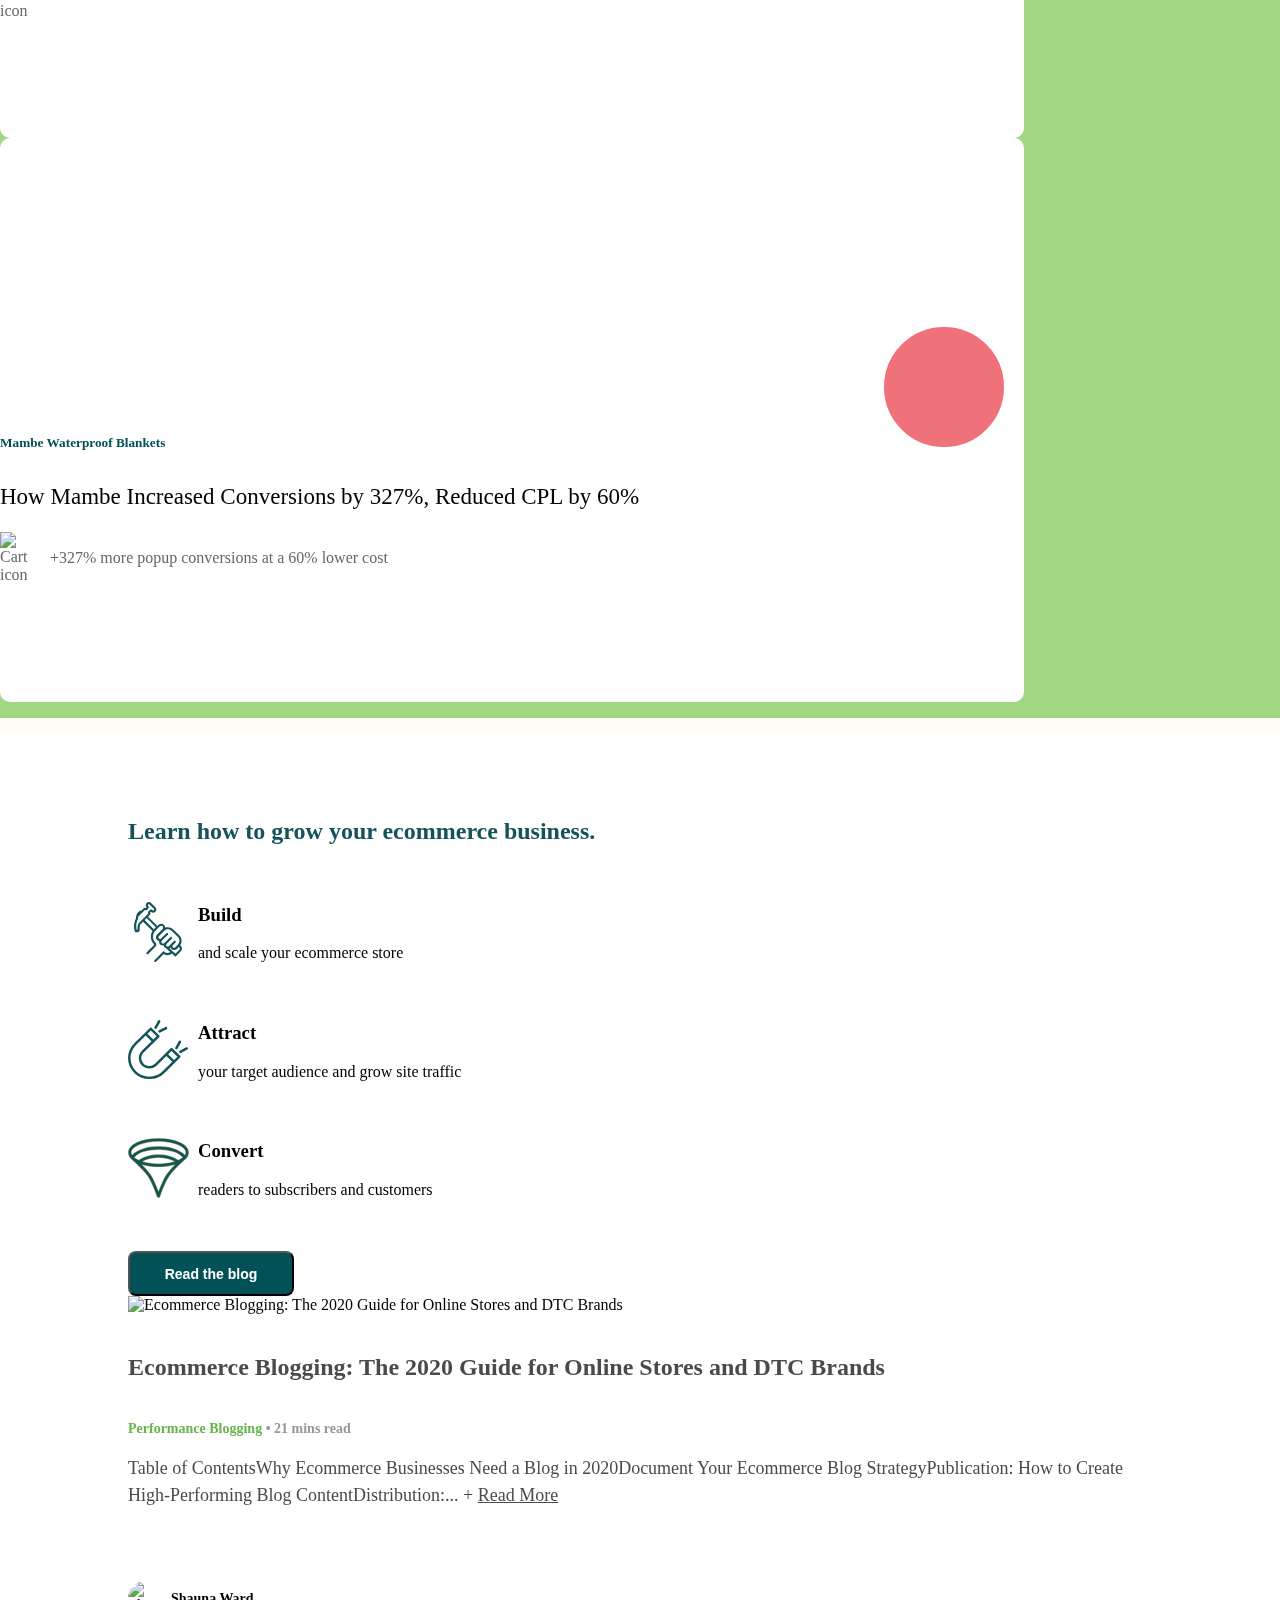
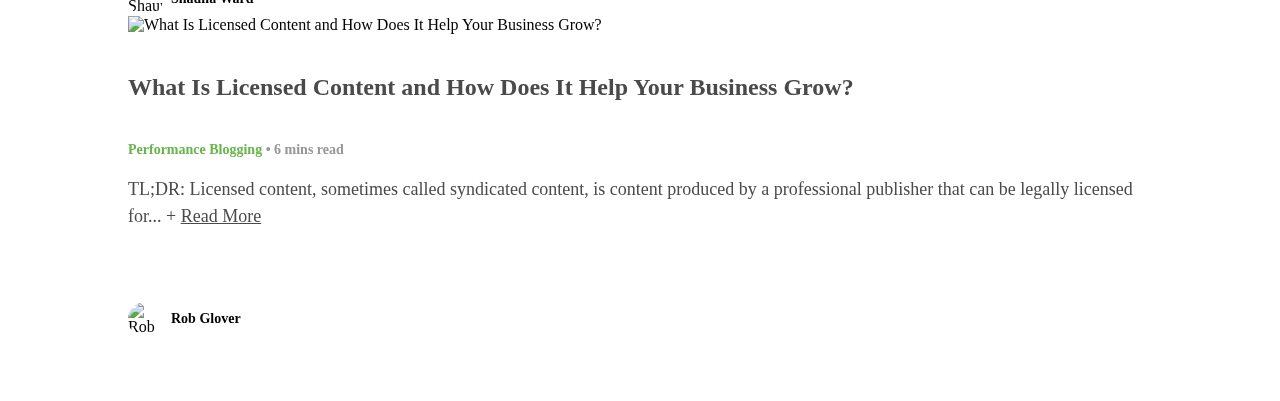
==== commit 756dfd0e: "clase 8" ====
--- a/index.html
+++ b/index.html
@@ -80,16 +80,14 @@
     <p class="texto_centrado">Vamos a hacer un blog como el de matcha</p>
 
 
-    <form>
-      <input type="email" />
+    <form class="signup-form">
+      <input type="email" placeholder="Enter email address" maxlength="30" />
       <button type="submit">
         Try it now &rarr;
       </button>
-
       <br>
-
-
     </form>
+
     <p class="grey-text">Start publishing today with <strong> free 7-day trial</strong></p>
     <p class="grey-text"><strong>No credit card</strong> required</p>
     <figure class="banner">
@@ -120,7 +118,7 @@
         10,000+ professionally written articles and build your email list
         faster with our powerful conversion tool.
       </p>
-      <form>
+      <form class="signup-form">
         <p style="margin: 0; padding: 5px;">Start publishing today:</p>
         <div class="email-adjust">
           <input type="text" placeholder="Enter email" />
@@ -320,106 +318,98 @@
 
 
 
-<section class="blog">
-<div class="row">
-  <div class="col">
-    <h2 class="title">Learn how to grow your ecommerce business.</h2>
-      <article class="process-list">
-        <div class="process">
-          <div class="process-icon">
-            <img src="./icons/build.svg" alt="Build icon" />
+  <section class="blog">
+    <div class="row">
+      <div class="col">
+        <h2 class="title">Learn how to grow your ecommerce business.</h2>
+        <article class="process-list">
+          <div class="process">
+            <div class="process-icon">
+              <img src="./icons/build.svg" alt="Build icon" />
+            </div>
+            <div class="process-description">
+              <h3>Build</h3>
+              <p>and scale your ecommerce store</p>
+            </div>
           </div>
-          <div class="process-description">
-            <h3>Build</h3>
-            <p>and scale your ecommerce store</p>
+          <div class="process">
+            <div class="process-icon">
+              <img src="./icons/attract.svg" alt="Attract icon" />
+            </div>
+            <div class="process-description">
+              <h3>Attract</h3>
+              <p>your target audience and grow site traffic</p>
+            </div>
+          </div>
+          <div class="process">
+            <div class="process-icon">
+              <img src="./icons/convert.svg" alt="Convert icon" />
+            </div>
+            <div class="process-description">
+              <h3>Convert</h3>
+              <p>readers to subscribers and customers</p>
+            </div>
+          </div>
+        </article>
+        <button>Read the blog</button>
+      </div>
+
+      <div class="col">
+        <div class="card">
+          <img src="https://getmatcha.com/wp-content/uploads/2019/03/david-marcu-114194-1052x699.jpg"
+            class="card-img-top" alt="Ecommerce Blogging: The 2020 Guide for Online Stores and DTC Brands" />
+          <div class="card-body">
+            <h5 class="card-title">
+              Ecommerce Blogging: The 2020 Guide for Online Stores and DTC Brands
+            </h5>
+            <p class="metadata">
+              <strong class="category">Performance Blogging </strong>
+              <strong class="read-time">• 21 mins read</strong>
+            </p>
+            <p class="card-text">
+              Table of ContentsWhy Ecommerce Businesses Need a Blog in
+              2020Document Your Ecommerce Blog StrategyPublication: How to Create
+              High-Performing Blog ContentDistribution:...
+              <span class="read-more">+ <a>Read More</a></span>
+            </p>
+            <div class="author">
+              <img src="https://secure.gravatar.com/avatar/b1c37d9c6b3a36a5eb64d7112bf71ca4?s=96&d=retro&r=g"
+                alt="Shauna Ward" />
+              <p>Shauna Ward</p>
+            </div>
           </div>
         </div>
-        <div class="process">
-          <div class="process-icon">
-            <img src="./icons/attract.svg" alt="Attract icon" />
-          </div>
-          <div class="process-description">
-            <h3>Attract</h3>
-            <p>your target audience and grow site traffic</p>
+      </div>
+
+      <div class="col">
+        <div class="card">
+          <img src="https://getmatcha.com/wp-content/uploads/2019/06/arnel-hasanovic-MNd-Rka1o0Q-1049x699.jpg"
+            class="card-img-top" alt="What Is Licensed Content and How Does It Help Your Business Grow?" />
+          <div class="card-body">
+            <h5 class="card-title">
+              What Is Licensed Content and How Does It Help Your Business Grow?
+            </h5>
+            <p class="metadata">
+              <strong class="category">Performance Blogging </strong>
+              <strong class="read-time">• 6 mins read</strong>
+            </p>
+            <p class="card-text">
+              TL;DR: Licensed content, sometimes called syndicated content, is
+              content produced by a professional publisher that can be legally
+              licensed for...
+              <span class="read-more">+ <a>Read More</a></span>
+            </p>
+            <div class="author d-flex align-items-center">
+              <img src="https://secure.gravatar.com/avatar/c2f0381c76fae0875a4c15deb4e0a2f8?s=96&d=retro&r=g"
+                alt="Rob Glover" />
+              <p>Rob Glover</p>
+            </div>
           </div>
         </div>
-        <div class="process">
-          <div class="process-icon">
-            <img src="./icons/convert.svg" alt="Convert icon" />
-          </div>
-          <div class="process-description">
-            <h3>Convert</h3>
-            <p>readers to subscribers and customers</p>
-          </div>
-        </div>
-      </article>
-      <button>Read the blog</button>
-  </div>
-  <div class="col">
-    <div class="card">
-      <img
-        src="https://getmatcha.com/wp-content/uploads/2019/03/david-marcu-114194-1052x699.jpg"
-        class="card-img-top"
-        alt="Ecommerce Blogging: The 2020 Guide for Online Stores and DTC Brands"
-      />
-      <div class="card-body">
-        <h5 class="card-title">
-          Ecommerce Blogging: The 2020 Guide for Online Stores and DTC Brands
-        </h5>
-        <p class="metadata">
-          <strong class="category">Performance Blogging </strong>
-          <strong class="read-time">• 21 mins read</strong>
-        </p>
-        <p class="card-text">
-          Table of ContentsWhy Ecommerce Businesses Need a Blog in
-          2020Document Your Ecommerce Blog StrategyPublication: How to Create
-          High-Performing Blog ContentDistribution:...
-          <span class="read-more">+ <a>Read More</a></span>
-        </p>
-        <div class="author">
-          <img
-            src="https://secure.gravatar.com/avatar/b1c37d9c6b3a36a5eb64d7112bf71ca4?s=96&d=retro&r=g"
-            alt="Shauna Ward"
-          />
-          <p>Shauna Ward</p>
-        </div>
       </div>
     </div>
-  </div>
-  <div class="col">
-    <div class="card">
-      <img
-        src="https://getmatcha.com/wp-content/uploads/2019/06/arnel-hasanovic-MNd-Rka1o0Q-1049x699.jpg"
-        class="card-img-top"
-        alt="What Is Licensed Content and How Does It Help Your Business Grow?"
-      />
-      <div class="card-body">
-        <h5 class="card-title">
-          What Is Licensed Content and How Does It Help Your Business Grow?
-        </h5>
-        <p class="metadata">
-          <strong class="category">Performance Blogging </strong>
-          <strong class="read-time">• 6 mins read</strong>
-        </p>
-        <p class="card-text">
-          TL;DR: Licensed content, sometimes called syndicated content, is
-          content produced by a professional publisher that can be legally
-          licensed for...
-          <span class="read-more">+ <a>Read More</a></span>
-        </p>
-        <div class="author d-flex align-items-center">
-          <img
-            src="https://secure.gravatar.com/avatar/c2f0381c76fae0875a4c15deb4e0a2f8?s=96&d=retro&r=g"
-            alt="Rob Glover"
-          />
-          <p>Rob Glover</p>
-        </div>
-      </div>
-    </div>
-  </div>
-</div>
-
-</section>
+
+  </section>
 
   <!-- Aqui va a ir una imgen -->
 
@@ -432,6 +422,7 @@
   <script src="https://stackpath.bootstrapcdn.com/bootstrap/4.5.0/js/bootstrap.min.js"
     integrity="sha384-OgVRvuATP1z7JjHLkuOU7Xw704+h835Lr+6QL9UvYjZE3Ipu6Tp75j7Bh/kR0JKI"
     crossorigin="anonymous"></script>
+  <script src="./app.js"></script>
 </body>
 
 
--- a/styles.css
+++ b/styles.css
@@ -46,6 +46,7 @@
   height: 45px;
   margin-right: -5px;
   border: 1px solid #c6c6c6;
+  padding: 0 5px;
 }
 
 .main .banner {
@@ -342,7 +343,6 @@
   background-position: center;
 }
 
-
 .success-stories .stories-carousel .card .card-circle-summit {
   position: absolute;
   bottom: 255px;
